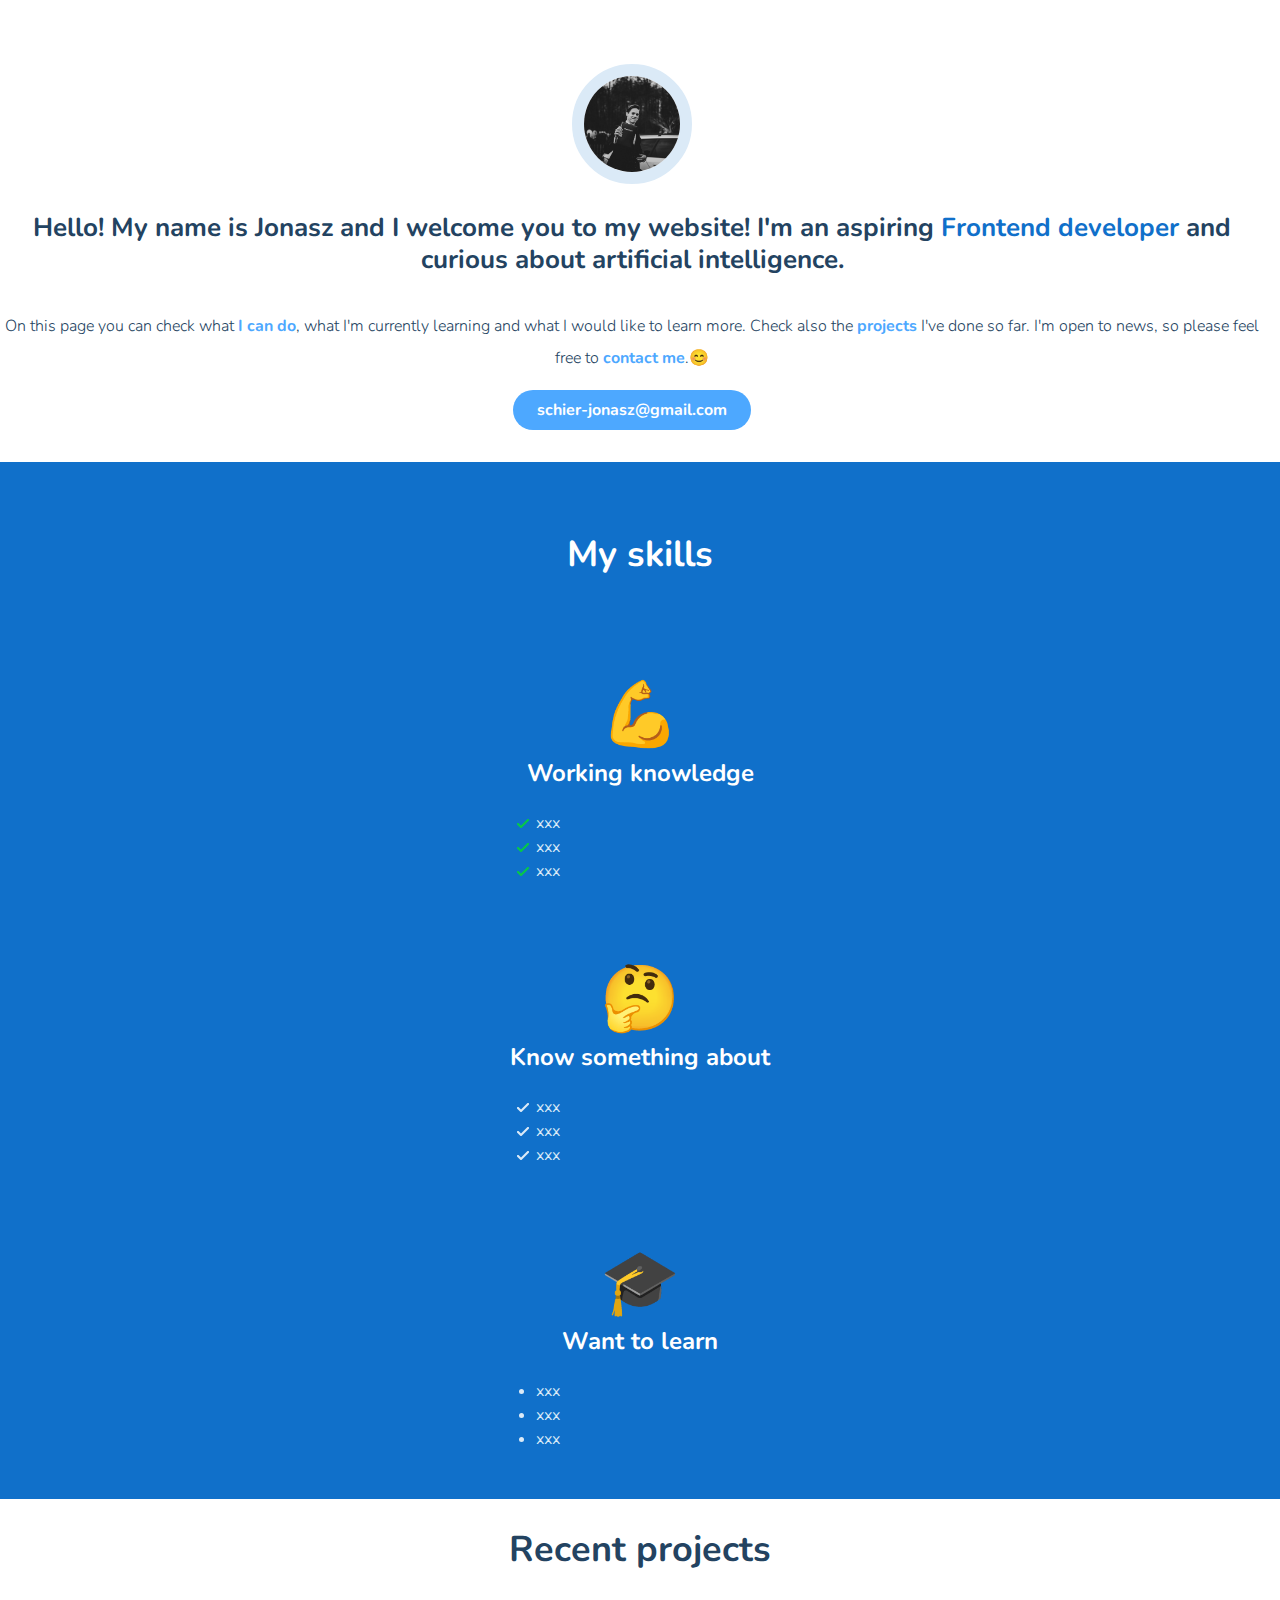
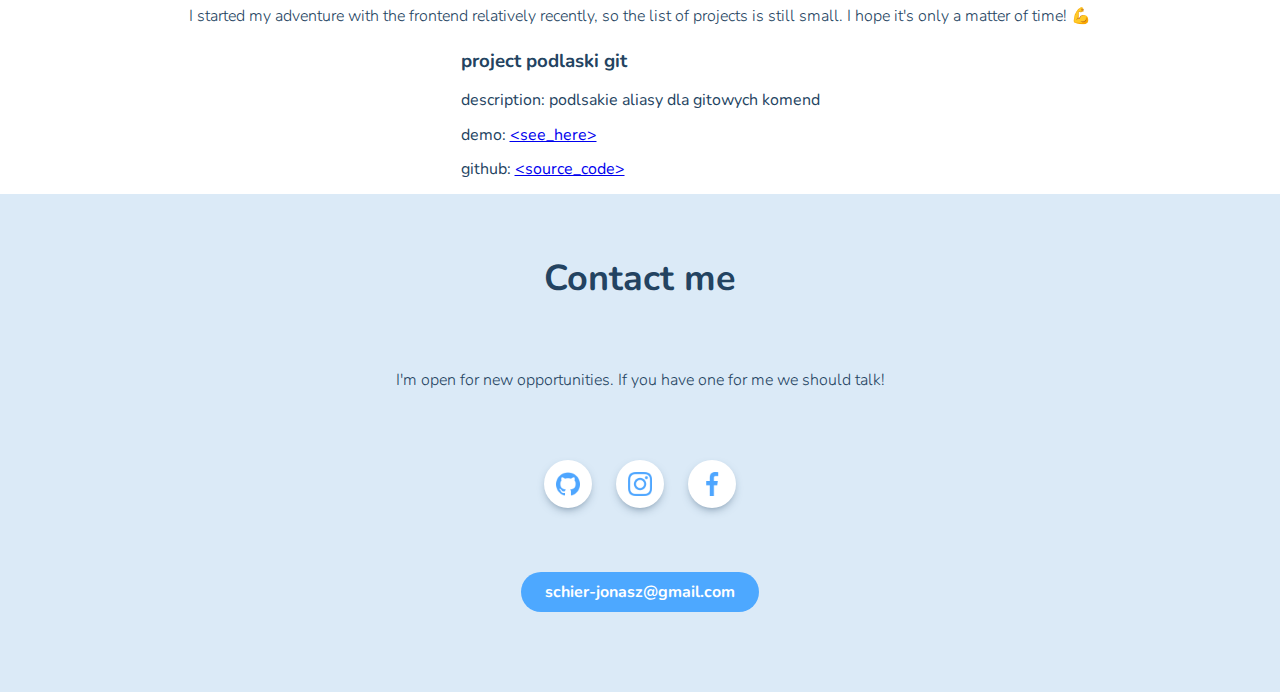
==== index.html @ 5a583d0a "Updates" ====
<!doctype html><html lang="en"><head><meta charset="UTF-8"/><meta name="viewport" content="width=device-width,initial-scale=1"/><title>WTF: Webpack starter kit</title><meta name="description" content="Your project description"/><meta property="og:title" content=""/><meta property="og:description" content="Curriculum vitae webpage"/><meta property="og:url" content="https://schier-jonasz.github.io/"/><meta property="og:image" content="https://schier-jonasz.github.io/junior-background.png"/><meta name="apple-mobile-web-app-capable" content="yes"/><link href="index.9ab1ad7f.css" rel="stylesheet"></head><body class="body"><main class="main"><header class="welcome"><div class="welcome-box"><img src="img/me.ec5c1484.jpg" alt="picture of me" class="welcome-box__image"/><p class="welcome-box__hello">Hello! 👋</p></div><h1 class="welcome__header">Hello! My name is Jonasz and I welcome you to my website! I'm an aspiring <span class="welcome__header--distinction">Frontend developer</span> and curious about artificial intelligence.</h1><p class="welcome__description">On this page you can check what <a href="#skills" class="welcome__description--link">I can do</a>, what I'm currently learning and what I would like to learn more. Check also the <a href="#projects" class="welcome__description--link">projects</a> I've done so far. I'm open to news, so please feel free to <a href="#contact" class="welcome__description--link">contact me</a>.😊</p><a href="mailto:schier-jonasz@gmail.com" class="welcome__mail">schier-jonasz@gmail.com</a></header><section class="skills" id="skills"><h2 class="skills__header">My skills</h2><article class="skill-box"><p class="skill-box__emoji">💪</p><h3 class="skill-box__title">Working knowledge</h3><ul class="skill-list skill-list--knowledge"><li class="skill-list__item">xxx</li><li class="skill-list__item">xxx</li><li class="skill-list__item">xxx</li></ul></article><article class="skill-box"><p class="skill-box__emoji">🤔</p><h3 class="skill-box__title">Know something about</h3><ul class="skill-list skill-list--know"><li class="skill-list__item">xxx</li><li class="skill-list__item">xxx</li><li class="skill-list__item">xxx</li></ul></article><article class="skill-box"><p class="skill-box__emoji">🎓</p><h3 class="skill-box__title">Want to learn</h3><ul class="skill-list"><li class="skill-list__item">xxx</li><li class="skill-list__item">xxx</li><li class="skill-list__item">xxx</li></ul></article></section><section class="projects"><h2 class="projects__header">Recent projects</h2><p class="projects__description">I started my adventure with the frontend relatively recently, so the list of projects is still small. I hope it's only a matter of time! 💪</p><div class="projects-grid"><article><h3><span>project</span> <span>podlaski git</span></h3><p><span>description:</span> <span>podlsakie aliasy dla gitowych komend</span></p><p><span>demo:</span> <span><a href="#" title="podlaski git - demo">&lt;see_here&gt;</a></span></p><p><span>github:</span> <span><a href="#" title="podlaski git - code">&lt;source_code&gt;</a></span></p></article></div></section><footer class="contact"><h2 class="contact__header">Contact me</h2><p class="contact__description">I'm open for new opportunities. If you have one for me we should talk!</p><div class="social-media"><a href="https://github.com/schier-jonasz" class="social-media-box"><img src="img/github-icon.f1102180.png" class="social-media-box__icon"/> </a><a href="https://instagram.com/jon_schier" class="social-media-box"><img src="img/instagram-icon.edb90ecc.png" class="social-media-box__icon"/> </a><a href="https://facebook.com/jonasz.schier" class="social-media-box"><img src="img/facebook-icon.1b75f35e.png" class="social-media-box__icon"/></a></div><a href="mailto:schier-jonasz@gmail.com" class="contact__mail">schier-jonasz@gmail.com</a></footer></main><script src="index.9ab1ad7f.js"></script></body></html>
---- index.9ab1ad7f.css ----
@import url(https://fonts.googleapis.com/css2?family=Nunito:wght@200;300;400;600;700;800&display=swap);@import url(https://fonts.googleapis.com/css2?family=Roboto+Mono:wght@100;300;400;700&display=swap);
/*! normalize.css v8.0.1 | MIT License | github.com/necolas/normalize.css */html{line-height:1.15;-webkit-text-size-adjust:100%}body{margin:0}main{display:block}h1{font-size:2em;margin:.67em 0}hr{box-sizing:content-box;height:0;overflow:visible}pre{font-family:monospace,monospace;font-size:1em}a{background-color:transparent}abbr[title]{border-bottom:none;text-decoration:underline;text-decoration:underline dotted}b,strong{font-weight:bolder}code,kbd,samp{font-family:monospace,monospace;font-size:1em}small{font-size:80%}sub,sup{font-size:75%;line-height:0;position:relative;vertical-align:baseline}sub{bottom:-.25em}sup{top:-.5em}img{border-style:none}button,input,optgroup,select,textarea{font-family:inherit;font-size:100%;line-height:1.15;margin:0}button,input{overflow:visible}button,select{text-transform:none}[type=button],[type=reset],[type=submit],button{-webkit-appearance:button}[type=button]::-moz-focus-inner,[type=reset]::-moz-focus-inner,[type=submit]::-moz-focus-inner,button::-moz-focus-inner{border-style:none;padding:0}[type=button]:-moz-focusring,[type=reset]:-moz-focusring,[type=submit]:-moz-focusring,button:-moz-focusring{outline:1px dotted ButtonText}fieldset{padding:.35em .75em .625em}legend{box-sizing:border-box;color:inherit;display:table;max-width:100%;padding:0;white-space:normal}progress{vertical-align:baseline}textarea{overflow:auto}[type=checkbox],[type=radio]{box-sizing:border-box;padding:0}[type=number]::-webkit-inner-spin-button,[type=number]::-webkit-outer-spin-button{height:auto}[type=search]{-webkit-appearance:textfield;outline-offset:-2px}[type=search]::-webkit-search-decoration{-webkit-appearance:none}::-webkit-file-upload-button{-webkit-appearance:button;font:inherit}details{display:block}summary{display:list-item}[hidden],template{display:none}.welcome{max-height:600px;display:flex;flex-direction:column;justify-content:center;align-items:center;padding:32px 16px 0 0;font-style:normal;line-height:32px;margin:32px 0}.welcome-box__image{height:120px;width:120px;-o-object-fit:cover;object-fit:cover;background-position:top;border:12px solid #dbeaf7;border-radius:50%}.welcome-box__hello{display:none}.welcome__header{font-weight:700;font-size:26px;text-align:center}.welcome__header--distinction{color:#1070ca}.welcome__description{font-weight:300;font-size:16px;text-align:center}.welcome__description--link{text-decoration:none;font-weight:700;color:#4da8ff}.welcome__mail{background-color:#4da8ff;text-decoration:none;color:#fff;font-weight:700;padding:4px 24px;border-radius:64px;font-size:16px}.skills{background-color:#1070ca;display:flex;flex-direction:column;justify-content:center;align-items:center}.skills__header{color:#fff;font-weight:700;font-size:36px;margin:72px 0}.skill-box{min-width:288px;display:flex;flex-direction:column;justify-content:center;align-items:center;margin:32px 0}.skill-box__emoji{font-size:64px;line-height:72px;margin:0}.skill-box__title{color:#fff;font-weight:700;font-size:24px;margin:0;line-height:44px}.skill-list{align-self:flex-start;color:#dbeaf7;line-height:24px}.skill-list--knowledge{list-style-image:url(img/tick-green.43930197.png)}.skill-list--know{list-style-image:url(img/tick-lightgreen.58958ad9.png)}@-webkit-keyframes circles{0%{transform:translate(-50%,-50%) scale(1)}20%{transform:translate(-50%,-50%) scale(1.5)}30%{transform:translate(-50%,-50%) scale(.8)}70%{transform:translate(-50%,-50%) scale(1.9)}to{transform:translate(-50%,-50%) scale(1)}}@keyframes circles{0%{transform:translate(-50%,-50%) scale(1)}20%{transform:translate(-50%,-50%) scale(1.5)}30%{transform:translate(-50%,-50%) scale(.8)}70%{transform:translate(-50%,-50%) scale(1.9)}to{transform:translate(-50%,-50%) scale(1)}}.hello{position:relative;z-index:0}.hello__logo{position:relative;z-index:2020}.hello__circles{position:absolute;top:50%;left:50%;will-change:transform;width:220px;height:220px;background:rgba(0,0,0,.1);border-radius:50%;-webkit-animation:circles 20s ease-in infinite;animation:circles 20s ease-in infinite}.hello__circles:after{-webkit-animation:circles 17s ease-out infinite;animation:circles 17s ease-out infinite}.hello__circles:after,.hello__circles:before{position:absolute;top:50%;left:50%;will-change:transform;width:220px;height:220px;background:rgba(0,0,0,.1);border-radius:50%;content:"";display:block;z-index:1}.hello__circles:before{-webkit-animation:circles 20s ease-in infinite;animation:circles 20s ease-in infinite}html{box-sizing:border-box}*,:after,:before{box-sizing:inherit}.body{min-height:100vh;font-family:Nunito;color:#234361}.projects{display:flex;flex-direction:column;justify-content:center;align-items:center}.projects__header{font-size:36px;font-weight:700}.projects__description{font-size:16px;font-weight:300;line-height:32px;text-align:center;margin:0 8px}.contact{display:flex;flex-direction:column;justify-content:center;align-items:center;background-color:#dbeaf7;min-height:320px}.contact__header{margin:64px 0;font-size:36px;font-weight:700}.contact__description{text-align:center;font-weight:300;line-height:32px;margin:0 16px}.contact__mail{background-color:#4da8ff;text-decoration:none;color:#fff;font-weight:700;padding:4px 24px;border-radius:64px;font-size:16px;margin-bottom:80px;line-height:32px}.social-media{flex-direction:row;align-items:center;margin:64px 0}.social-media,.social-media-box{display:flex;justify-content:center}.social-media-box{width:48px;height:48px;margin:0 12px;border-radius:50%;background-color:#fff;box-shadow:0 4px 12px -6px #234361}.social-media-box__icon{width:50%;align-self:center;-webkit-filter:invert(58%) sepia(20%) saturate(4205%) hue-rotate(189deg) brightness(103%) contrast(104%);filter:invert(58%) sepia(20%) saturate(4205%) hue-rotate(189deg) brightness(103%) contrast(104%)}
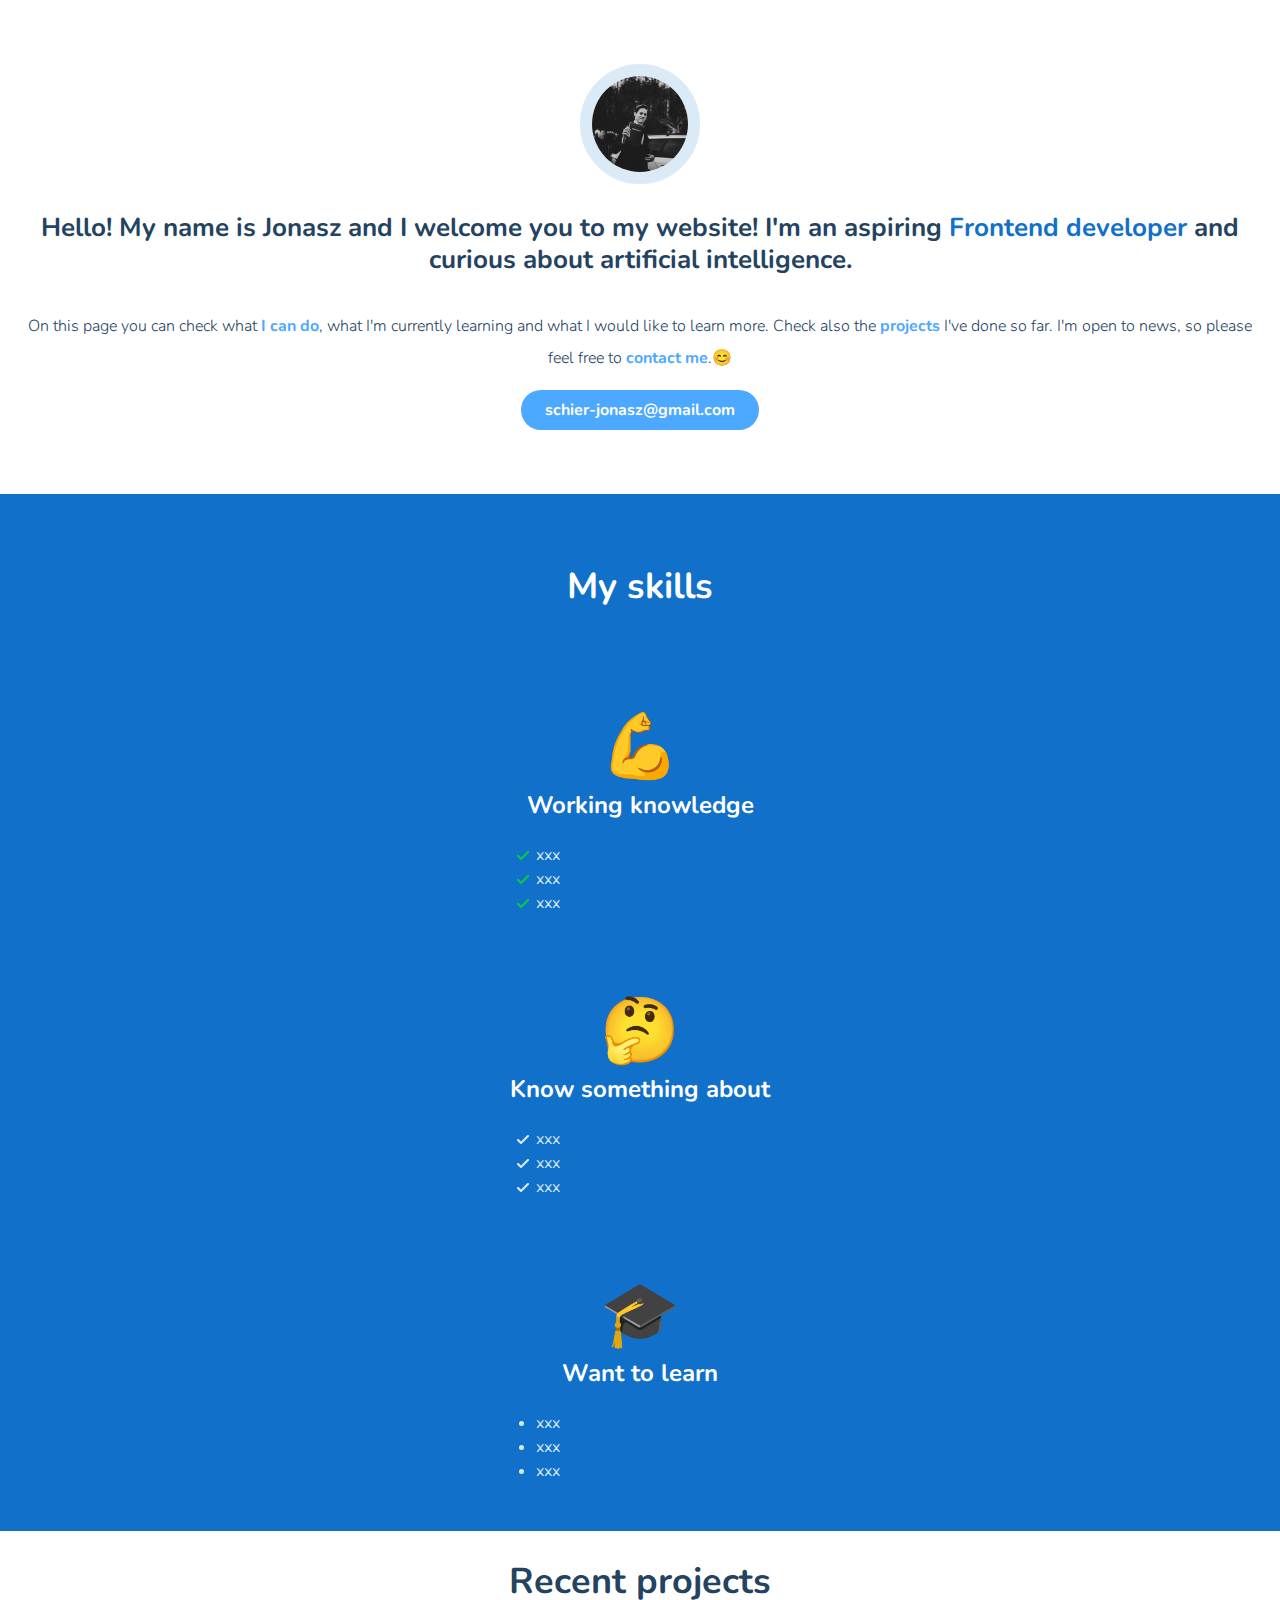
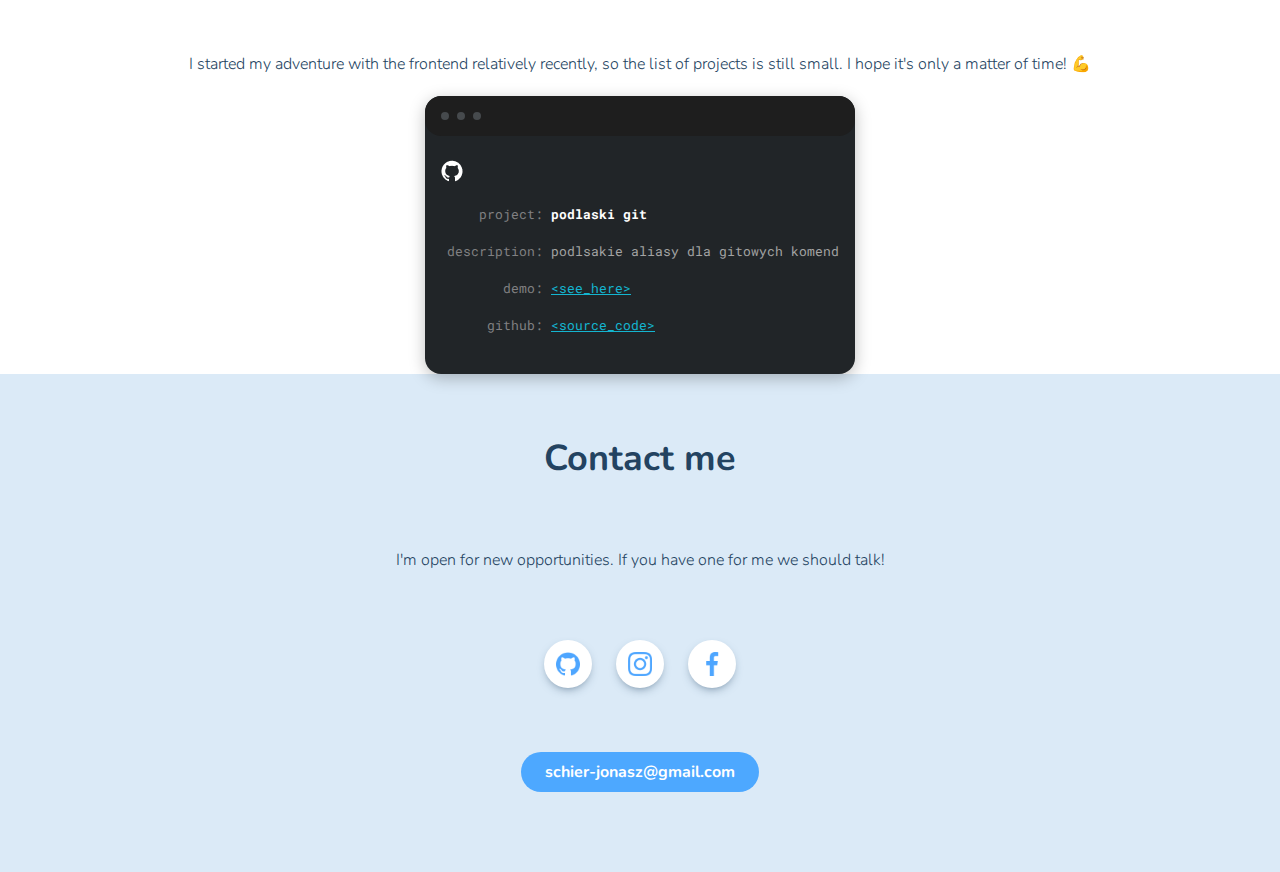
==== commit 1296ae52: "Updates" ====
--- a/index.html
+++ b/index.html
@@ -1 +1 @@
-<!doctype html><html lang="en"><head><meta charset="UTF-8"/><meta name="viewport" content="width=device-width,initial-scale=1"/><title>WTF: Webpack starter kit</title><meta name="description" content="Your project description"/><meta property="og:title" content=""/><meta property="og:description" content="Curriculum vitae webpage"/><meta property="og:url" content="https://schier-jonasz.github.io/"/><meta property="og:image" content="https://schier-jonasz.github.io/junior-background.png"/><meta name="apple-mobile-web-app-capable" content="yes"/><link href="index.9ab1ad7f.css" rel="stylesheet"></head><body class="body"><main class="main"><header class="welcome"><div class="welcome-box"><img src="img/me.ec5c1484.jpg" alt="picture of me" class="welcome-box__image"/><p class="welcome-box__hello">Hello! 👋</p></div><h1 class="welcome__header">Hello! My name is Jonasz and I welcome you to my website! I'm an aspiring <span class="welcome__header--distinction">Frontend developer</span> and curious about artificial intelligence.</h1><p class="welcome__description">On this page you can check what <a href="#skills" class="welcome__description--link">I can do</a>, what I'm currently learning and what I would like to learn more. Check also the <a href="#projects" class="welcome__description--link">projects</a> I've done so far. I'm open to news, so please feel free to <a href="#contact" class="welcome__description--link">contact me</a>.😊</p><a href="mailto:schier-jonasz@gmail.com" class="welcome__mail">schier-jonasz@gmail.com</a></header><section class="skills" id="skills"><h2 class="skills__header">My skills</h2><article class="skill-box"><p class="skill-box__emoji">💪</p><h3 class="skill-box__title">Working knowledge</h3><ul class="skill-list skill-list--knowledge"><li class="skill-list__item">xxx</li><li class="skill-list__item">xxx</li><li class="skill-list__item">xxx</li></ul></article><article class="skill-box"><p class="skill-box__emoji">🤔</p><h3 class="skill-box__title">Know something about</h3><ul class="skill-list skill-list--know"><li class="skill-list__item">xxx</li><li class="skill-list__item">xxx</li><li class="skill-list__item">xxx</li></ul></article><article class="skill-box"><p class="skill-box__emoji">🎓</p><h3 class="skill-box__title">Want to learn</h3><ul class="skill-list"><li class="skill-list__item">xxx</li><li class="skill-list__item">xxx</li><li class="skill-list__item">xxx</li></ul></article></section><section class="projects"><h2 class="projects__header">Recent projects</h2><p class="projects__description">I started my adventure with the frontend relatively recently, so the list of projects is still small. I hope it's only a matter of time! 💪</p><div class="projects-grid"><article><h3><span>project</span> <span>podlaski git</span></h3><p><span>description:</span> <span>podlsakie aliasy dla gitowych komend</span></p><p><span>demo:</span> <span><a href="#" title="podlaski git - demo">&lt;see_here&gt;</a></span></p><p><span>github:</span> <span><a href="#" title="podlaski git - code">&lt;source_code&gt;</a></span></p></article></div></section><footer class="contact"><h2 class="contact__header">Contact me</h2><p class="contact__description">I'm open for new opportunities. If you have one for me we should talk!</p><div class="social-media"><a href="https://github.com/schier-jonasz" class="social-media-box"><img src="img/github-icon.f1102180.png" class="social-media-box__icon"/> </a><a href="https://instagram.com/jon_schier" class="social-media-box"><img src="img/instagram-icon.edb90ecc.png" class="social-media-box__icon"/> </a><a href="https://facebook.com/jonasz.schier" class="social-media-box"><img src="img/facebook-icon.1b75f35e.png" class="social-media-box__icon"/></a></div><a href="mailto:schier-jonasz@gmail.com" class="contact__mail">schier-jonasz@gmail.com</a></footer></main><script src="index.9ab1ad7f.js"></script></body></html>+<!doctype html><html lang="en"><head><meta charset="UTF-8"/><meta name="viewport" content="width=device-width,initial-scale=1"/><title>WTF: Webpack starter kit</title><meta name="description" content="Your project description"/><meta property="og:title" content=""/><meta property="og:description" content="Curriculum vitae webpage"/><meta property="og:url" content="https://schier-jonasz.github.io/"/><meta property="og:image" content="https://schier-jonasz.github.io/junior-background.png"/><meta name="apple-mobile-web-app-capable" content="yes"/><link href="index.7b19ca38.css" rel="stylesheet"></head><body class="body"><main class="main"><header class="welcome"><div class="welcome-box"><img src="img/me.ec5c1484.jpg" alt="picture of me" class="welcome-box__image"/><p class="welcome-box__hello">Hello! 👋</p></div><h1 class="welcome__header">Hello! My name is Jonasz and I welcome you to my website! I'm an aspiring <span class="welcome__header--distinction">Frontend developer</span> and curious about artificial intelligence.</h1><p class="welcome__description">On this page you can check what <a href="#skills" class="welcome__description--link">I can do</a>, what I'm currently learning and what I would like to learn more. Check also the <a href="#projects" class="welcome__description--link">projects</a> I've done so far. I'm open to news, so please feel free to <a href="#contact" class="welcome__description--link">contact me</a>.😊</p><a href="mailto:schier-jonasz@gmail.com" class="welcome__mail">schier-jonasz@gmail.com</a></header><section class="skills" id="skills"><h2 class="skills__header">My skills</h2><article class="skill-box"><p class="skill-box__emoji">💪</p><h3 class="skill-box__title">Working knowledge</h3><ul class="skill-list skill-list--knowledge"><li class="skill-list__item">xxx</li><li class="skill-list__item">xxx</li><li class="skill-list__item">xxx</li></ul></article><article class="skill-box"><p class="skill-box__emoji">🤔</p><h3 class="skill-box__title">Know something about</h3><ul class="skill-list skill-list--want-know"><li class="skill-list__item">xxx</li><li class="skill-list__item">xxx</li><li class="skill-list__item">xxx</li></ul></article><article class="skill-box"><p class="skill-box__emoji">🎓</p><h3 class="skill-box__title">Want to learn</h3><ul class="skill-list"><li class="skill-list__item">xxx</li><li class="skill-list__item">xxx</li><li class="skill-list__item">xxx</li></ul></article></section><section class="projects"><h2 class="projects__header">Recent projects</h2><p class="projects__description">I started my adventure with the frontend relatively recently, so the list of projects is still small. I hope it's only a matter of time! 💪</p><div class="projects-grid"><article class="project"><div class="project__window"><span class="project__circle"></span> <span class="project__circle"></span> <span class="project__circle"></span></div><div class="project__content"><img src="img/github.4e94dead.png" alt=""><h3 class="project__title project__grid"><span class="project__label">project:</span> <span>podlaski git</span></h3><p class="project__grid"><span class="project__label">description:</span> <span>podlsakie aliasy dla gitowych komend</span></p><p class="project__grid"><span class="project__label">demo:</span> <span><a href="#" class="project__link" title="podlaski git - demo">&lt;see_here&gt;</a></span></p><p class="project__grid"><span class="project__label">github:</span> <span><a href="#" class="project__link" title="podlaski git - code">&lt;source_code&gt;</a></span></p></div></article></div></section><footer class="contact"><h2 class="contact__header">Contact me</h2><p class="contact__description">I'm open for new opportunities. If you have one for me we should talk!</p><div class="social-media"><a href="https://github.com/schier-jonasz" class="social-media-box"><img src="img/github-icon.f1102180.png" class="social-media-box__icon"/> </a><a href="https://instagram.com/jon_schier" class="social-media-box"><img src="img/instagram-icon.edb90ecc.png" class="social-media-box__icon"/> </a><a href="https://facebook.com/jonasz.schier" class="social-media-box"><img src="img/facebook-icon.1b75f35e.png" class="social-media-box__icon"/></a></div><a href="mailto:schier-jonasz@gmail.com" class="contact__mail">schier-jonasz@gmail.com</a></footer></main><script src="index.7b19ca38.js"></script></body></html>--- a/index.7b19ca38.css
+++ b/index.7b19ca38.css
@@ -0,0 +1,2 @@
+@import url(https://fonts.googleapis.com/css2?family=Nunito:wght@200;300;400;600;700;800&display=swap);@import url(https://fonts.googleapis.com/css2?family=Roboto+Mono:wght@100;300;400;700&display=swap);
+/*! normalize.css v8.0.1 | MIT License | github.com/necolas/normalize.css */html{line-height:1.15;-webkit-text-size-adjust:100%}body{margin:0}main{display:block}h1{font-size:2em;margin:.67em 0}hr{box-sizing:content-box;height:0;overflow:visible}pre{font-family:monospace,monospace;font-size:1em}a{background-color:transparent}abbr[title]{border-bottom:none;text-decoration:underline;text-decoration:underline dotted}b,strong{font-weight:bolder}code,kbd,samp{font-family:monospace,monospace;font-size:1em}small{font-size:80%}sub,sup{font-size:75%;line-height:0;position:relative;vertical-align:baseline}sub{bottom:-.25em}sup{top:-.5em}img{border-style:none}button,input,optgroup,select,textarea{font-family:inherit;font-size:100%;line-height:1.15;margin:0}button,input{overflow:visible}button,select{text-transform:none}[type=button],[type=reset],[type=submit],button{-webkit-appearance:button}[type=button]::-moz-focus-inner,[type=reset]::-moz-focus-inner,[type=submit]::-moz-focus-inner,button::-moz-focus-inner{border-style:none;padding:0}[type=button]:-moz-focusring,[type=reset]:-moz-focusring,[type=submit]:-moz-focusring,button:-moz-focusring{outline:1px dotted ButtonText}fieldset{padding:.35em .75em .625em}legend{box-sizing:border-box;color:inherit;display:table;max-width:100%;padding:0;white-space:normal}progress{vertical-align:baseline}textarea{overflow:auto}[type=checkbox],[type=radio]{box-sizing:border-box;padding:0}[type=number]::-webkit-inner-spin-button,[type=number]::-webkit-outer-spin-button{height:auto}[type=search]{-webkit-appearance:textfield;outline-offset:-2px}[type=search]::-webkit-search-decoration{-webkit-appearance:none}::-webkit-file-upload-button{-webkit-appearance:button;font:inherit}details{display:block}summary{display:list-item}[hidden],template{display:none}.welcome{display:flex;flex-direction:column;justify-content:center;align-items:center;padding:32px 16px;font-style:normal;line-height:32px;margin:32px 0}.welcome-box__image{height:120px;width:120px;-o-object-fit:cover;object-fit:cover;background-position:top;border:12px solid #dbeaf7;border-radius:50%}.welcome-box__hello{display:none}.welcome__header{font-weight:700;font-size:26px;text-align:center}.welcome__header--distinction{color:#1070ca}.welcome__description{font-weight:300;font-size:16px;text-align:center}.welcome__description--link{text-decoration:none;font-weight:700;color:#4da8ff}.welcome__mail{background-color:#4da8ff;text-decoration:none;color:#fff;font-weight:700;padding:4px 24px;border-radius:64px;font-size:16px}.skills{background-color:#1070ca;display:flex;flex-direction:column;justify-content:center;align-items:center;padding:0 16px}.skills__header{color:#fff;font-weight:700;font-size:36px;margin:72px 0}.skill-box{min-width:288px;display:flex;flex-direction:column;justify-content:center;align-items:center;margin:32px 0}.skill-box__emoji{font-size:64px;line-height:72px;margin:0}.skill-box__title{color:#fff;font-weight:700;font-size:24px;margin:0;line-height:44px}.skill-list{align-self:flex-start;color:#dbeaf7;line-height:24px;font-style:normal}.skill-list--knowledge{list-style-image:url(img/tick-green.43930197.png)}.skill-list--want-know{list-style-image:url(img/tick-lightgreen.58958ad9.png)}.projects{display:flex;flex-direction:column;justify-content:center;align-items:center;margin:0 16px}.projects__header{font-size:36px;font-weight:700}.projects__description{font-size:16px;font-weight:300;line-height:32px;text-align:center}.project{background-color:#212528;border-radius:16px;box-shadow:0 4px 16px rgba(0,0,0,.25);overflow:hidden;color:#a3a3a3;font-size:13px;font-family:Roboto Mono;font-style:normal;line-height:24px}.project__circle{display:block;width:8px;height:8px;border-radius:50%;background-color:#464a4d;margin-right:8px}.project__window{display:flex;align-items:center;height:40px;background-color:#1e1e1e;border-radius:16px;padding-left:16px}.project__content{padding:24px 16px}.project__label{display:block;text-align:right;color:#808082;font-weight:400}.project__grid{display:grid;grid-template-columns:102px 1fr;-moz-column-gap:8px;column-gap:8px}.project__title{font-style:normal;font-size:13px;line-height:24px;font-weight:700;color:#fff}.project__link{color:#14b5d0}.contact{display:flex;flex-direction:column;justify-content:center;align-items:center;background-color:#dbeaf7;min-height:320px}.contact__header{margin:64px 0;font-size:36px;font-weight:700}.contact__description{text-align:center;font-weight:300;line-height:32px;margin:0 16px}.contact__mail{background-color:#4da8ff;text-decoration:none;color:#fff;font-weight:700;padding:4px 24px;border-radius:64px;font-size:16px;margin-bottom:80px;line-height:32px}.social-media{flex-direction:row;align-items:center;margin:64px 0}.social-media,.social-media-box{display:flex;justify-content:center}.social-media-box{width:48px;height:48px;margin:0 12px;border-radius:50%;background-color:#fff;box-shadow:0 4px 12px -6px #234361}.social-media-box__icon{width:50%;align-self:center;-webkit-filter:invert(58%) sepia(20%) saturate(4205%) hue-rotate(189deg) brightness(103%) contrast(104%);filter:invert(58%) sepia(20%) saturate(4205%) hue-rotate(189deg) brightness(103%) contrast(104%)}html{box-sizing:border-box}*,:after,:before{box-sizing:inherit}.body{min-height:100vh;font-family:Nunito;color:#234361}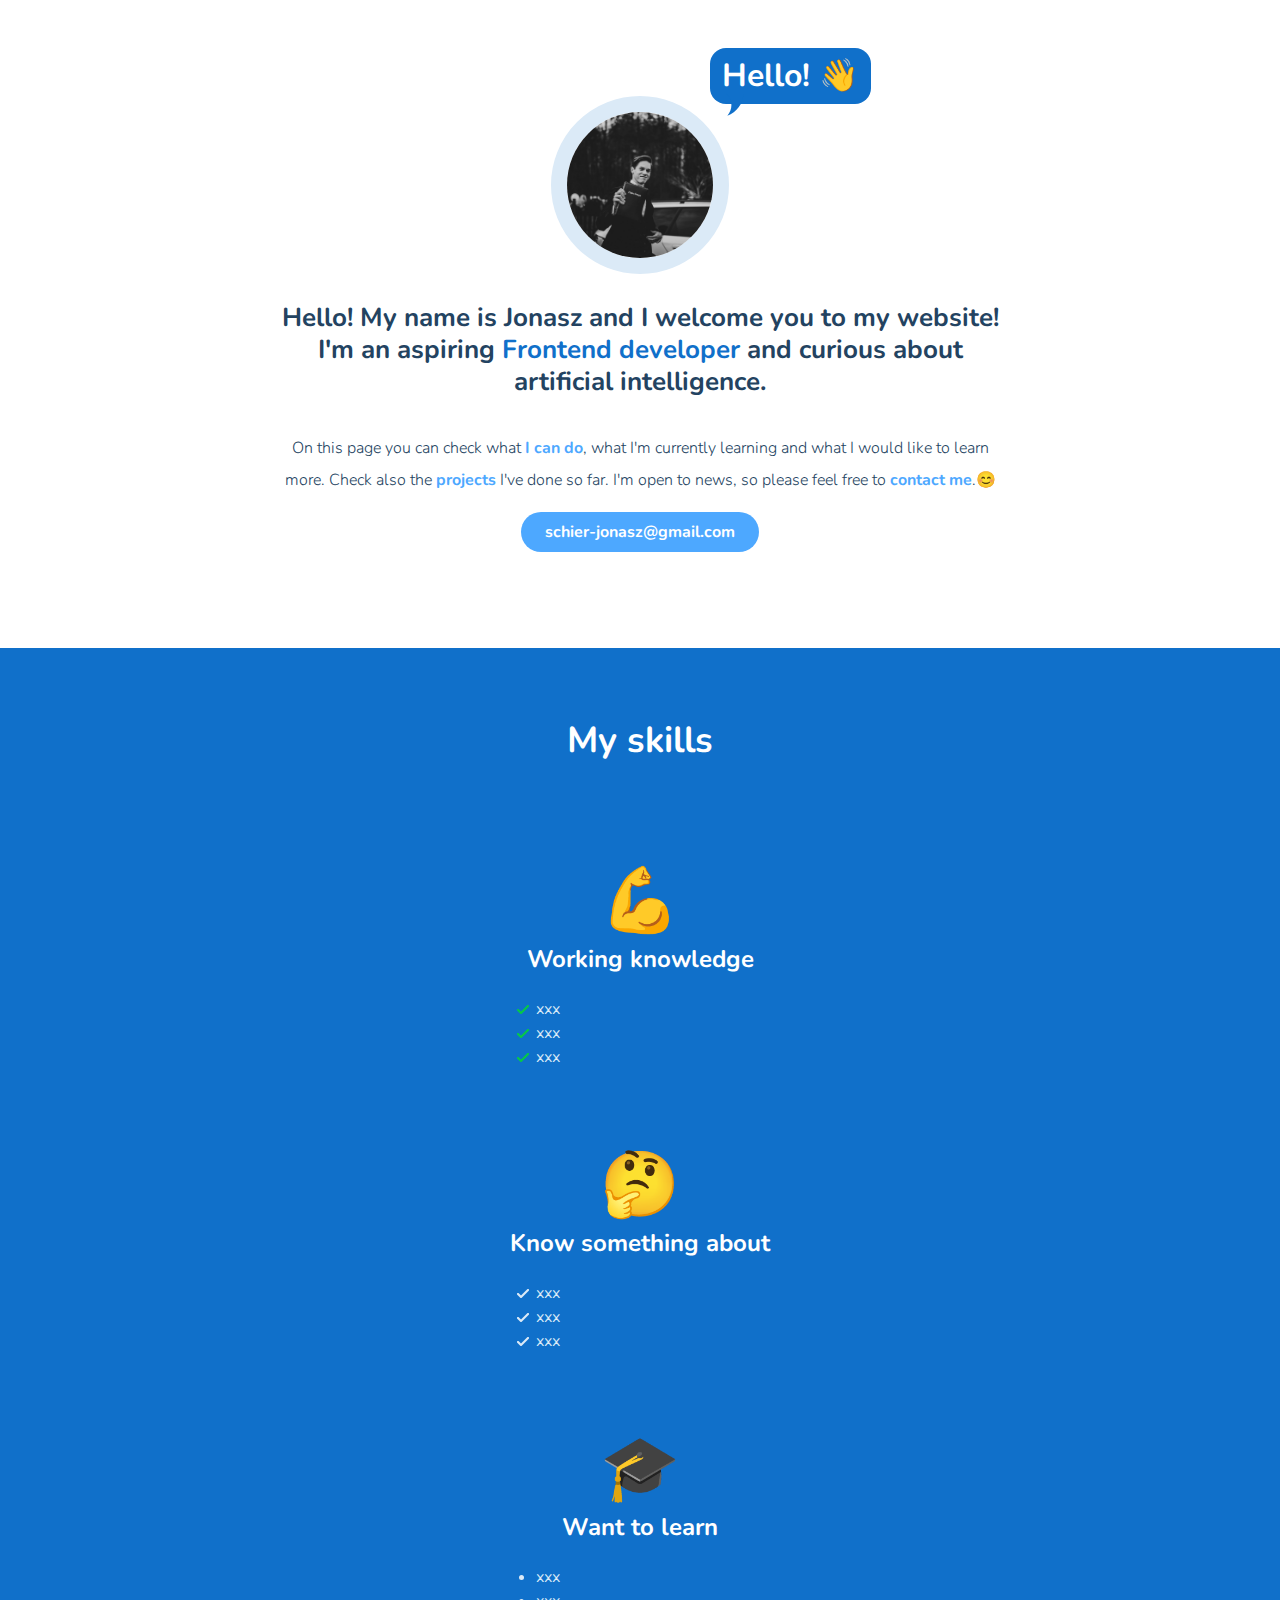
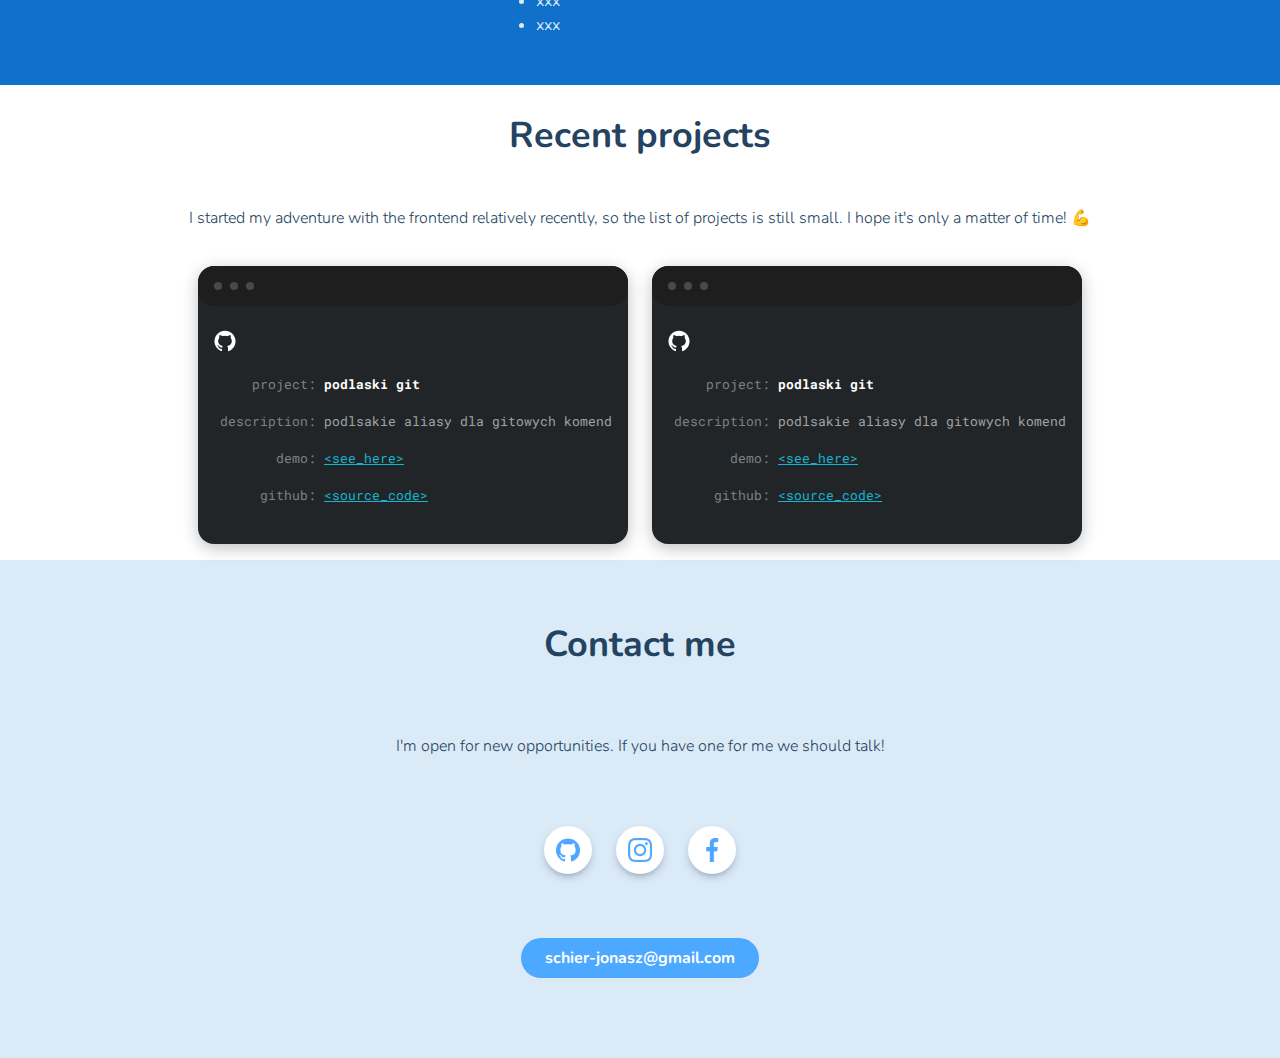
==== commit 65dfaf15: "Updates" ====
--- a/index.html
+++ b/index.html
@@ -1 +1 @@
-<!doctype html><html lang="en"><head><meta charset="UTF-8"/><meta name="viewport" content="width=device-width,initial-scale=1"/><title>WTF: Webpack starter kit</title><meta name="description" content="Your project description"/><meta property="og:title" content=""/><meta property="og:description" content="Curriculum vitae webpage"/><meta property="og:url" content="https://schier-jonasz.github.io/"/><meta property="og:image" content="https://schier-jonasz.github.io/junior-background.png"/><meta name="apple-mobile-web-app-capable" content="yes"/><link href="index.7b19ca38.css" rel="stylesheet"></head><body class="body"><main class="main"><header class="welcome"><div class="welcome-box"><img src="img/me.ec5c1484.jpg" alt="picture of me" class="welcome-box__image"/><p class="welcome-box__hello">Hello! 👋</p></div><h1 class="welcome__header">Hello! My name is Jonasz and I welcome you to my website! I'm an aspiring <span class="welcome__header--distinction">Frontend developer</span> and curious about artificial intelligence.</h1><p class="welcome__description">On this page you can check what <a href="#skills" class="welcome__description--link">I can do</a>, what I'm currently learning and what I would like to learn more. Check also the <a href="#projects" class="welcome__description--link">projects</a> I've done so far. I'm open to news, so please feel free to <a href="#contact" class="welcome__description--link">contact me</a>.😊</p><a href="mailto:schier-jonasz@gmail.com" class="welcome__mail">schier-jonasz@gmail.com</a></header><section class="skills" id="skills"><h2 class="skills__header">My skills</h2><article class="skill-box"><p class="skill-box__emoji">💪</p><h3 class="skill-box__title">Working knowledge</h3><ul class="skill-list skill-list--knowledge"><li class="skill-list__item">xxx</li><li class="skill-list__item">xxx</li><li class="skill-list__item">xxx</li></ul></article><article class="skill-box"><p class="skill-box__emoji">🤔</p><h3 class="skill-box__title">Know something about</h3><ul class="skill-list skill-list--want-know"><li class="skill-list__item">xxx</li><li class="skill-list__item">xxx</li><li class="skill-list__item">xxx</li></ul></article><article class="skill-box"><p class="skill-box__emoji">🎓</p><h3 class="skill-box__title">Want to learn</h3><ul class="skill-list"><li class="skill-list__item">xxx</li><li class="skill-list__item">xxx</li><li class="skill-list__item">xxx</li></ul></article></section><section class="projects"><h2 class="projects__header">Recent projects</h2><p class="projects__description">I started my adventure with the frontend relatively recently, so the list of projects is still small. I hope it's only a matter of time! 💪</p><div class="projects-grid"><article class="project"><div class="project__window"><span class="project__circle"></span> <span class="project__circle"></span> <span class="project__circle"></span></div><div class="project__content"><img src="img/github.4e94dead.png" alt=""><h3 class="project__title project__grid"><span class="project__label">project:</span> <span>podlaski git</span></h3><p class="project__grid"><span class="project__label">description:</span> <span>podlsakie aliasy dla gitowych komend</span></p><p class="project__grid"><span class="project__label">demo:</span> <span><a href="#" class="project__link" title="podlaski git - demo">&lt;see_here&gt;</a></span></p><p class="project__grid"><span class="project__label">github:</span> <span><a href="#" class="project__link" title="podlaski git - code">&lt;source_code&gt;</a></span></p></div></article></div></section><footer class="contact"><h2 class="contact__header">Contact me</h2><p class="contact__description">I'm open for new opportunities. If you have one for me we should talk!</p><div class="social-media"><a href="https://github.com/schier-jonasz" class="social-media-box"><img src="img/github-icon.f1102180.png" class="social-media-box__icon"/> </a><a href="https://instagram.com/jon_schier" class="social-media-box"><img src="img/instagram-icon.edb90ecc.png" class="social-media-box__icon"/> </a><a href="https://facebook.com/jonasz.schier" class="social-media-box"><img src="img/facebook-icon.1b75f35e.png" class="social-media-box__icon"/></a></div><a href="mailto:schier-jonasz@gmail.com" class="contact__mail">schier-jonasz@gmail.com</a></footer></main><script src="index.7b19ca38.js"></script></body></html>+<!doctype html><html lang="en"><head><meta charset="UTF-8"/><meta name="viewport" content="width=device-width,initial-scale=1"/><title>WTF: Webpack starter kit</title><meta name="description" content="Your project description"/><meta property="og:title" content=""/><meta property="og:description" content="Curriculum vitae webpage"/><meta property="og:url" content="https://schier-jonasz.github.io/"/><meta property="og:image" content="https://schier-jonasz.github.io/junior-background.png"/><meta name="apple-mobile-web-app-capable" content="yes"/><link href="index.4a6d2df1.css" rel="stylesheet"></head><body class="body"><main class="main"><header class="welcome"><div class="welcome__image-container"><img src="img/me.ec5c1484.jpg" alt="Jonasz photo" class="welcome__image"/> <span class="welcome__bubble"><p class="welcome__hello">Hello! <span class="hand">👋</span></p></span></div><h1 class="welcome__header">Hello! My name is Jonasz and I welcome you to my website! I'm an aspiring <span class="welcome__header--distinction">Frontend developer</span> and curious about artificial intelligence.</h1><p class="welcome__description">On this page you can check what <a href="#skills" class="welcome__description--link">I can do</a>, what I'm currently learning and what I would like to learn more. Check also the <a href="#projects" class="welcome__description--link">projects</a> I've done so far. I'm open to news, so please feel free to <a href="#contact" class="welcome__description--link">contact me</a>.😊</p><a href="mailto:schier-jonasz@gmail.com" class="welcome__mail">schier-jonasz@gmail.com</a></header><section class="skills" id="skills"><h2 class="skills__header">My skills</h2><article class="skill-box"><p class="skill-box__emoji">💪</p><h3 class="skill-box__title">Working knowledge</h3><ul class="skill-list skill-list--knowledge"><li class="skill-list__item">xxx</li><li class="skill-list__item">xxx</li><li class="skill-list__item">xxx</li></ul></article><article class="skill-box"><p class="skill-box__emoji">🤔</p><h3 class="skill-box__title">Know something about</h3><ul class="skill-list skill-list--want-know"><li class="skill-list__item">xxx</li><li class="skill-list__item">xxx</li><li class="skill-list__item">xxx</li></ul></article><article class="skill-box"><p class="skill-box__emoji">🎓</p><h3 class="skill-box__title">Want to learn</h3><ul class="skill-list"><li class="skill-list__item">xxx</li><li class="skill-list__item">xxx</li><li class="skill-list__item">xxx</li></ul></article></section><section class="projects"><h2 class="projects__header">Recent projects</h2><p class="projects__description">I started my adventure with the frontend relatively recently, so the list of projects is still small. I hope it's only a matter of time! 💪</p><div class="projects-grid"><article class="project"><div class="project__window"><span class="project__circle"></span> <span class="project__circle"></span> <span class="project__circle"></span></div><div class="project__content"><img src="img/github.4e94dead.png" alt=""><h3 class="project__title project__grid"><span class="project__label">project:</span> <span>podlaski git</span></h3><p class="project__grid"><span class="project__label">description:</span> <span>podlsakie aliasy dla gitowych komend</span></p><p class="project__grid"><span class="project__label">demo:</span> <span><a href="#" class="project__link" title="podlaski git - demo">&lt;see_here&gt;</a></span></p><p class="project__grid"><span class="project__label">github:</span> <span><a href="#" class="project__link" title="podlaski git - code">&lt;source_code&gt;</a></span></p></div></article><article class="project"><div class="project__window"><span class="project__circle"></span> <span class="project__circle"></span> <span class="project__circle"></span></div><div class="project__content"><img src="img/github.4e94dead.png" alt=""><h3 class="project__title project__grid"><span class="project__label">project:</span> <span>podlaski git</span></h3><p class="project__grid"><span class="project__label">description:</span> <span>podlsakie aliasy dla gitowych komend</span></p><p class="project__grid"><span class="project__label">demo:</span> <span><a href="#" class="project__link" title="podlaski git - demo">&lt;see_here&gt;</a></span></p><p class="project__grid"><span class="project__label">github:</span> <span><a href="#" class="project__link" title="podlaski git - code">&lt;source_code&gt;</a></span></p></div></article></div></section><footer class="contact"><h2 class="contact__header">Contact me</h2><p class="contact__description">I'm open for new opportunities. If you have one for me we should talk!</p><div class="social-media"><a href="https://github.com/schier-jonasz" class="social-media-box"><img src="img/github-icon.f1102180.png" class="social-media-box__icon"/> </a><a href="https://instagram.com/jon_schier" class="social-media-box"><img src="img/instagram-icon.edb90ecc.png" class="social-media-box__icon"/> </a><a href="https://facebook.com/jonasz.schier" class="social-media-box"><img src="img/facebook-icon.1b75f35e.png" class="social-media-box__icon"/></a></div><a href="mailto:schier-jonasz@gmail.com" class="contact__mail">schier-jonasz@gmail.com</a></footer></main><script src="index.4a6d2df1.js"></script></body></html>--- a/index.4a6d2df1.css
+++ b/index.4a6d2df1.css
@@ -0,0 +1,2 @@
+@import url(https://fonts.googleapis.com/css2?family=Nunito:wght@200;300;400;600;700;800&display=swap);@import url(https://fonts.googleapis.com/css2?family=Roboto+Mono:wght@100;300;400;700&display=swap);
+/*! normalize.css v8.0.1 | MIT License | github.com/necolas/normalize.css */html{line-height:1.15;-webkit-text-size-adjust:100%}body{margin:0}main{display:block}h1{font-size:2em;margin:.67em 0}hr{box-sizing:content-box;height:0;overflow:visible}pre{font-family:monospace,monospace;font-size:1em}a{background-color:transparent}abbr[title]{border-bottom:none;text-decoration:underline;text-decoration:underline dotted}b,strong{font-weight:bolder}code,kbd,samp{font-family:monospace,monospace;font-size:1em}small{font-size:80%}sub,sup{font-size:75%;line-height:0;position:relative;vertical-align:baseline}sub{bottom:-.25em}sup{top:-.5em}img{border-style:none}button,input,optgroup,select,textarea{font-family:inherit;font-size:100%;line-height:1.15;margin:0}button,input{overflow:visible}button,select{text-transform:none}[type=button],[type=reset],[type=submit],button{-webkit-appearance:button}[type=button]::-moz-focus-inner,[type=reset]::-moz-focus-inner,[type=submit]::-moz-focus-inner,button::-moz-focus-inner{border-style:none;padding:0}[type=button]:-moz-focusring,[type=reset]:-moz-focusring,[type=submit]:-moz-focusring,button:-moz-focusring{outline:1px dotted ButtonText}fieldset{padding:.35em .75em .625em}legend{box-sizing:border-box;color:inherit;display:table;max-width:100%;padding:0;white-space:normal}progress{vertical-align:baseline}textarea{overflow:auto}[type=checkbox],[type=radio]{box-sizing:border-box;padding:0}[type=number]::-webkit-inner-spin-button,[type=number]::-webkit-outer-spin-button{height:auto}[type=search]{-webkit-appearance:textfield;outline-offset:-2px}[type=search]::-webkit-search-decoration{-webkit-appearance:none}::-webkit-file-upload-button{-webkit-appearance:button;font:inherit}details{display:block}summary{display:list-item}[hidden],template{display:none}.welcome{display:flex;flex-direction:column;justify-content:center;align-items:center;padding:32px 16px;font-style:normal;line-height:32px;margin:32px 0}@media(min-width:768px){.welcome{max-width:768px;margin:64px auto}}.welcome__bubble{position:absolute;top:16px;left:calc(50% + 70px)}.welcome__image{height:120px;width:120px;-o-object-fit:cover;object-fit:cover;background-position:top;border:12px solid #dbeaf7;border-radius:50%}@media(min-width:960px){.welcome__image{height:178px;width:178px;border:16px solid #dbeaf7}}.welcome__hello{display:none}@media(min-width:960px){.welcome__hello{display:block;background-color:#1070ca;color:#fff;padding:12px;border-radius:16px;text-align:center;font-weight:700;font-size:32px;position:relative}.welcome__hello:after{display:block;content:"";width:18px;height:23px;position:absolute;top:80%;left:16px;background:url(img/speech.13333786.svg)}}.welcome__header{font-weight:700;font-size:26px;text-align:center}.welcome__header--distinction{color:#1070ca}.welcome__description{font-weight:300;font-size:16px;text-align:center}.welcome__description--link{text-decoration:none;font-weight:700;color:#4da8ff}.welcome__mail{background-color:#4da8ff;text-decoration:none;color:#fff;font-weight:700;padding:4px 24px;border-radius:64px;font-size:16px}@-webkit-keyframes wave{0%{transform:rotate(-10deg)}50%{transform:rotate(30deg) scale(1.15)}to{transform:rotate(-10deg)}}@keyframes wave{0%{transform:rotate(-10deg)}50%{transform:rotate(30deg) scale(1.15)}to{transform:rotate(-10deg)}}.hand{display:inline-block;-webkit-animation:wave 2s cubic-bezier(1,0,0,1) infinite;animation:wave 2s cubic-bezier(1,0,0,1) infinite;transform-origin:center center}.skills{background-color:#1070ca;display:flex;flex-direction:column;justify-content:center;align-items:center;padding:0 16px}.skills__header{color:#fff;font-weight:700;font-size:36px;margin:72px 0}.skill-box{min-width:288px;display:flex;flex-direction:column;justify-content:center;align-items:center;margin:32px 0}.skill-box__emoji{font-size:64px;line-height:72px;margin:0}.skill-box__title{color:#fff;font-weight:700;font-size:24px;margin:0;line-height:44px}.skill-list{align-self:flex-start;color:#dbeaf7;line-height:24px;font-style:normal}.skill-list--knowledge{list-style-image:url(img/tick-green.43930197.png)}.skill-list--want-know{list-style-image:url(img/tick-lightgreen.58958ad9.png)}.projects{display:flex;flex-direction:column;justify-content:center;align-items:center;margin:0 16px}.projects__header{font-size:36px;font-weight:700}.projects__description{font-size:16px;font-weight:300;line-height:32px;text-align:center}.project{background-color:#212528;border-radius:16px;box-shadow:0 4px 16px rgba(0,0,0,.25);overflow:hidden;color:#a3a3a3;font-size:13px;font-family:Roboto Mono;font-style:normal;line-height:24px;margin:16px 0}.project__circle{display:block;width:8px;height:8px;border-radius:50%;background-color:#464a4d;margin-right:8px}.project__window{display:flex;align-items:center;height:40px;background-color:#1e1e1e;border-radius:16px;padding-left:16px}.project__content{padding:24px 16px}.project__label{display:block;text-align:right;color:#808082;font-weight:400}.project__grid{display:grid;grid-template-columns:102px 1fr;-moz-column-gap:8px;column-gap:8px}.project__title{font-style:normal;font-size:13px;line-height:24px;font-weight:700;color:#fff}.project__link{color:#14b5d0}.projects-grid{display:grid;-moz-column-gap:24px;column-gap:24px;row-gap:24px}@media(min-width:768px){.projects-grid{grid-template-columns:1fr 1fr}}.contact{display:flex;flex-direction:column;justify-content:center;align-items:center;background-color:#dbeaf7;min-height:320px}.contact__header{margin:64px 0;font-size:36px;font-weight:700}.contact__description{text-align:center;font-weight:300;line-height:32px;margin:0 16px}.contact__mail{background-color:#4da8ff;text-decoration:none;color:#fff;font-weight:700;padding:4px 24px;border-radius:64px;font-size:16px;margin-bottom:80px;line-height:32px}.social-media{flex-direction:row;align-items:center;margin:64px 0}.social-media,.social-media-box{display:flex;justify-content:center}.social-media-box{width:48px;height:48px;margin:0 12px;border-radius:50%;background-color:#fff;box-shadow:0 4px 12px -6px #234361}.social-media-box:hover .social-media-box__icon{transform:scale(1.15)}.social-media-box__icon{width:50%;align-self:center;-webkit-filter:invert(58%) sepia(20%) saturate(4205%) hue-rotate(189deg) brightness(103%) contrast(104%);filter:invert(58%) sepia(20%) saturate(4205%) hue-rotate(189deg) brightness(103%) contrast(104%);transition:transform .3s linear}html{box-sizing:border-box}*,:after,:before{box-sizing:inherit}.body{min-height:100vh;font-family:Nunito;color:#234361}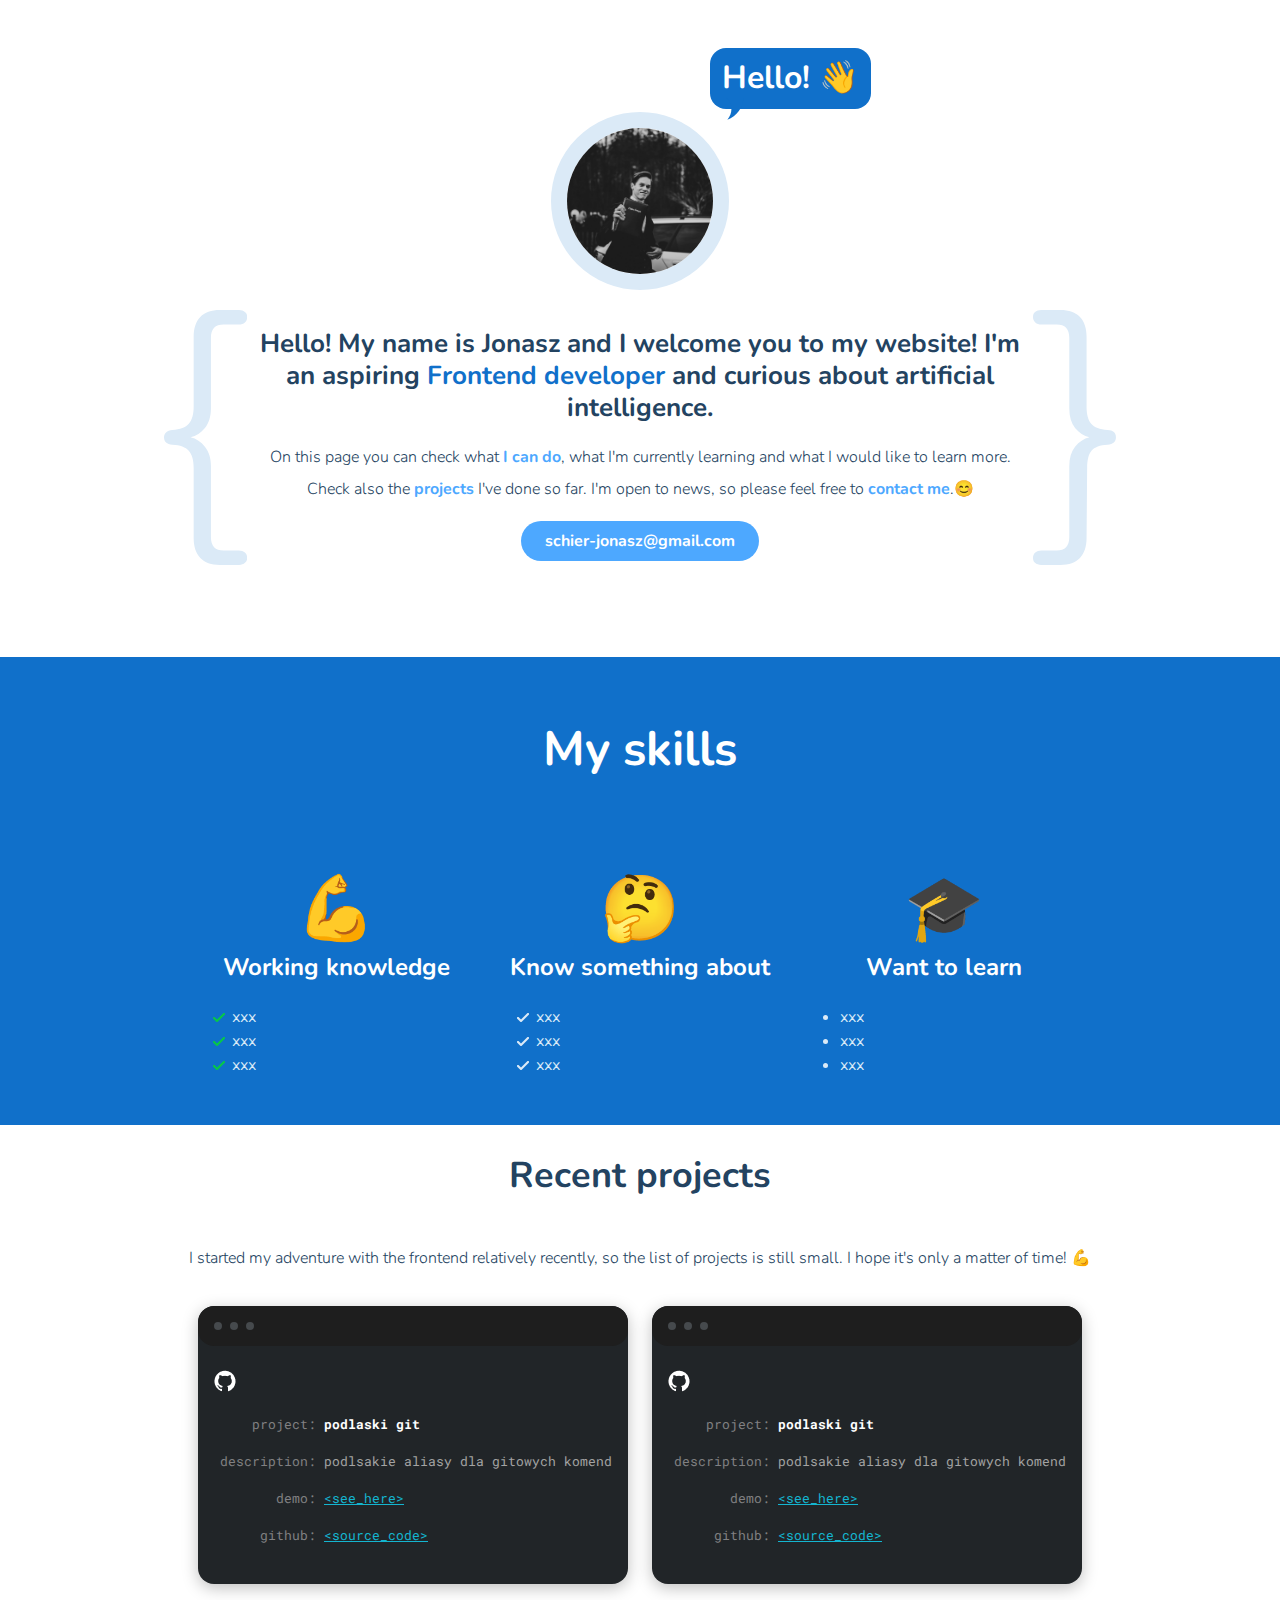
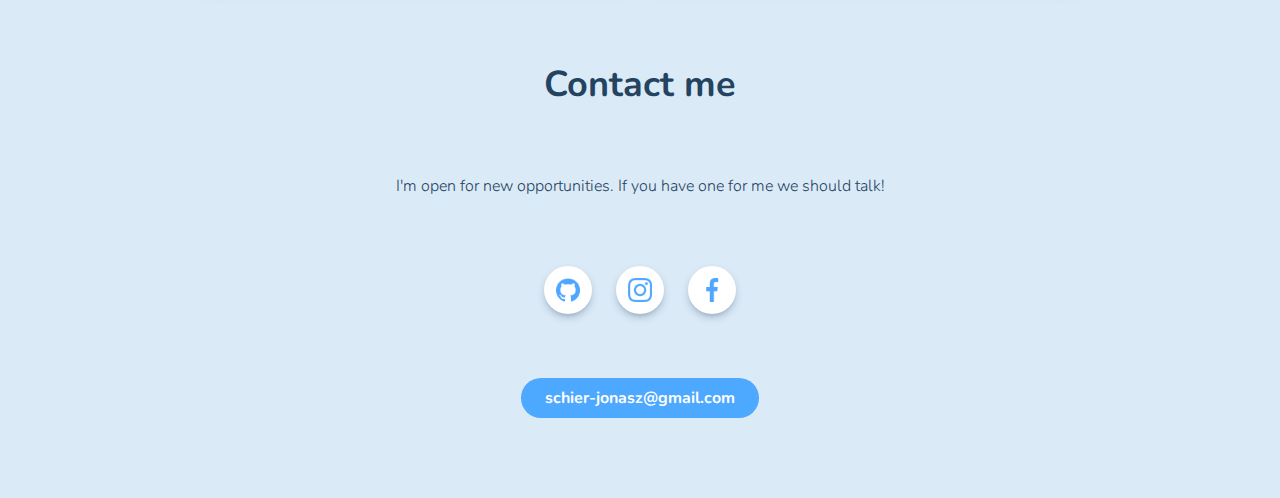
==== commit 4e102764: "Updates" ====
--- a/index.html
+++ b/index.html
@@ -1 +1 @@
-<!doctype html><html lang="en"><head><meta charset="UTF-8"/><meta name="viewport" content="width=device-width,initial-scale=1"/><title>WTF: Webpack starter kit</title><meta name="description" content="Your project description"/><meta property="og:title" content=""/><meta property="og:description" content="Curriculum vitae webpage"/><meta property="og:url" content="https://schier-jonasz.github.io/"/><meta property="og:image" content="https://schier-jonasz.github.io/junior-background.png"/><meta name="apple-mobile-web-app-capable" content="yes"/><link href="index.4a6d2df1.css" rel="stylesheet"></head><body class="body"><main class="main"><header class="welcome"><div class="welcome__image-container"><img src="img/me.ec5c1484.jpg" alt="Jonasz photo" class="welcome__image"/> <span class="welcome__bubble"><p class="welcome__hello">Hello! <span class="hand">👋</span></p></span></div><h1 class="welcome__header">Hello! My name is Jonasz and I welcome you to my website! I'm an aspiring <span class="welcome__header--distinction">Frontend developer</span> and curious about artificial intelligence.</h1><p class="welcome__description">On this page you can check what <a href="#skills" class="welcome__description--link">I can do</a>, what I'm currently learning and what I would like to learn more. Check also the <a href="#projects" class="welcome__description--link">projects</a> I've done so far. I'm open to news, so please feel free to <a href="#contact" class="welcome__description--link">contact me</a>.😊</p><a href="mailto:schier-jonasz@gmail.com" class="welcome__mail">schier-jonasz@gmail.com</a></header><section class="skills" id="skills"><h2 class="skills__header">My skills</h2><article class="skill-box"><p class="skill-box__emoji">💪</p><h3 class="skill-box__title">Working knowledge</h3><ul class="skill-list skill-list--knowledge"><li class="skill-list__item">xxx</li><li class="skill-list__item">xxx</li><li class="skill-list__item">xxx</li></ul></article><article class="skill-box"><p class="skill-box__emoji">🤔</p><h3 class="skill-box__title">Know something about</h3><ul class="skill-list skill-list--want-know"><li class="skill-list__item">xxx</li><li class="skill-list__item">xxx</li><li class="skill-list__item">xxx</li></ul></article><article class="skill-box"><p class="skill-box__emoji">🎓</p><h3 class="skill-box__title">Want to learn</h3><ul class="skill-list"><li class="skill-list__item">xxx</li><li class="skill-list__item">xxx</li><li class="skill-list__item">xxx</li></ul></article></section><section class="projects"><h2 class="projects__header">Recent projects</h2><p class="projects__description">I started my adventure with the frontend relatively recently, so the list of projects is still small. I hope it's only a matter of time! 💪</p><div class="projects-grid"><article class="project"><div class="project__window"><span class="project__circle"></span> <span class="project__circle"></span> <span class="project__circle"></span></div><div class="project__content"><img src="img/github.4e94dead.png" alt=""><h3 class="project__title project__grid"><span class="project__label">project:</span> <span>podlaski git</span></h3><p class="project__grid"><span class="project__label">description:</span> <span>podlsakie aliasy dla gitowych komend</span></p><p class="project__grid"><span class="project__label">demo:</span> <span><a href="#" class="project__link" title="podlaski git - demo">&lt;see_here&gt;</a></span></p><p class="project__grid"><span class="project__label">github:</span> <span><a href="#" class="project__link" title="podlaski git - code">&lt;source_code&gt;</a></span></p></div></article><article class="project"><div class="project__window"><span class="project__circle"></span> <span class="project__circle"></span> <span class="project__circle"></span></div><div class="project__content"><img src="img/github.4e94dead.png" alt=""><h3 class="project__title project__grid"><span class="project__label">project:</span> <span>podlaski git</span></h3><p class="project__grid"><span class="project__label">description:</span> <span>podlsakie aliasy dla gitowych komend</span></p><p class="project__grid"><span class="project__label">demo:</span> <span><a href="#" class="project__link" title="podlaski git - demo">&lt;see_here&gt;</a></span></p><p class="project__grid"><span class="project__label">github:</span> <span><a href="#" class="project__link" title="podlaski git - code">&lt;source_code&gt;</a></span></p></div></article></div></section><footer class="contact"><h2 class="contact__header">Contact me</h2><p class="contact__description">I'm open for new opportunities. If you have one for me we should talk!</p><div class="social-media"><a href="https://github.com/schier-jonasz" class="social-media-box"><img src="img/github-icon.f1102180.png" class="social-media-box__icon"/> </a><a href="https://instagram.com/jon_schier" class="social-media-box"><img src="img/instagram-icon.edb90ecc.png" class="social-media-box__icon"/> </a><a href="https://facebook.com/jonasz.schier" class="social-media-box"><img src="img/facebook-icon.1b75f35e.png" class="social-media-box__icon"/></a></div><a href="mailto:schier-jonasz@gmail.com" class="contact__mail">schier-jonasz@gmail.com</a></footer></main><script src="index.4a6d2df1.js"></script></body></html>+<!doctype html><html lang="en"><head><meta charset="UTF-8"/><meta name="viewport" content="width=device-width,initial-scale=1"/><title>WTF: Webpack starter kit</title><meta name="description" content="Your project description"/><meta property="og:title" content=""/><meta property="og:description" content="Curriculum vitae webpage"/><meta property="og:url" content="https://schier-jonasz.github.io/"/><meta property="og:image" content="https://schier-jonasz.github.io/junior-background.png"/><meta name="apple-mobile-web-app-capable" content="yes"/><link href="index.f4edf899.css" rel="stylesheet"></head><body class="body"><main class="main"><header class="welcome"><div class="welcome__image-container"><img src="img/me.ec5c1484.jpg" alt="Jonasz photo" class="welcome__image"/> <span class="welcome__bubble"><p class="welcome__hello">Hello! <span class="hand">👋</span></p></span></div><div class="welcome__description-container"><h1 class="welcome__header">Hello! My name is Jonasz and I welcome you to my website! I'm an aspiring <span class="welcome__header--distinction">Frontend developer</span> and curious about artificial intelligence.</h1><p class="welcome__paragraph">On this page you can check what <a href="#skills" class="welcome__paragraph--link">I can do</a>, what I'm currently learning and what I would like to learn more. Check also the <a href="#projects" class="welcome__paragraph--link">projects</a> I've done so far. I'm open to news, so please feel free to <a href="#contact" class="welcome__paragraph--link">contact me</a>.😊</p></div><a href="mailto:schier-jonasz@gmail.com" class="welcome__mail">schier-jonasz@gmail.com</a></header><section class="skills" id="skills"><h2 class="skills__header">My skills</h2><div class="skills__grid"><article class="skill-box"><p class="skill-box__emoji">💪</p><h3 class="skill-box__title">Working knowledge</h3><ul class="skill-list skill-list--knowledge"><li class="skill-list__item">xxx</li><li class="skill-list__item">xxx</li><li class="skill-list__item">xxx</li></ul></article><article class="skill-box"><p class="skill-box__emoji">🤔</p><h3 class="skill-box__title">Know something about</h3><ul class="skill-list skill-list--want-know"><li class="skill-list__item">xxx</li><li class="skill-list__item">xxx</li><li class="skill-list__item">xxx</li></ul></article><article class="skill-box"><p class="skill-box__emoji">🎓</p><h3 class="skill-box__title">Want to learn</h3><ul class="skill-list"><li class="skill-list__item">xxx</li><li class="skill-list__item">xxx</li><li class="skill-list__item">xxx</li></ul></article></div></section><section class="projects"><h2 class="projects__header">Recent projects</h2><p class="projects__description">I started my adventure with the frontend relatively recently, so the list of projects is still small. I hope it's only a matter of time! 💪</p><div class="projects-grid"><article class="project"><div class="project__window"><span class="project__circle"></span> <span class="project__circle"></span> <span class="project__circle"></span></div><div class="project__content"><img src="img/github.4e94dead.png" alt=""/><h3 class="project__title project__grid"><span class="project__label">project:</span> <span>podlaski git</span></h3><p class="project__grid"><span class="project__label">description:</span> <span>podlsakie aliasy dla gitowych komend</span></p><p class="project__grid"><span class="project__label">demo:</span> <span><a href="#" class="project__link" title="podlaski git - demo">&lt;see_here&gt;</a></span></p><p class="project__grid"><span class="project__label">github:</span> <span><a href="#" class="project__link" title="podlaski git - code">&lt;source_code&gt;</a></span></p></div></article><article class="project"><div class="project__window"><span class="project__circle"></span> <span class="project__circle"></span> <span class="project__circle"></span></div><div class="project__content"><img src="img/github.4e94dead.png" alt=""/><h3 class="project__title project__grid"><span class="project__label">project:</span> <span>podlaski git</span></h3><p class="project__grid"><span class="project__label">description:</span> <span>podlsakie aliasy dla gitowych komend</span></p><p class="project__grid"><span class="project__label">demo:</span> <span><a href="#" class="project__link" title="podlaski git - demo">&lt;see_here&gt;</a></span></p><p class="project__grid"><span class="project__label">github:</span> <span><a href="#" class="project__link" title="podlaski git - code">&lt;source_code&gt;</a></span></p></div></article></div></section><footer class="contact"><h2 class="contact__header">Contact me</h2><p class="contact__description">I'm open for new opportunities. If you have one for me we should talk!</p><div class="social-media"><a href="https://github.com/schier-jonasz" class="social-media-box"><img src="img/github-icon.f1102180.png" class="social-media-box__icon"/> </a><a href="https://instagram.com/jon_schier" class="social-media-box"><img src="img/instagram-icon.edb90ecc.png" class="social-media-box__icon"/> </a><a href="https://facebook.com/jonasz.schier" class="social-media-box"><img src="img/facebook-icon.1b75f35e.png" class="social-media-box__icon"/></a></div><a href="mailto:schier-jonasz@gmail.com" class="contact__mail">schier-jonasz@gmail.com</a></footer></main><script src="index.f4edf899.js"></script></body></html>--- a/index.f4edf899.css
+++ b/index.f4edf899.css
@@ -0,0 +1,2 @@
+@import url(https://fonts.googleapis.com/css2?family=Nunito:wght@200;300;400;600;700;800&display=swap);@import url(https://fonts.googleapis.com/css2?family=Roboto+Mono:wght@100;300;400;700&display=swap);
+/*! normalize.css v8.0.1 | MIT License | github.com/necolas/normalize.css */html{line-height:1.15;-webkit-text-size-adjust:100%}body{margin:0}main{display:block}h1{font-size:2em;margin:.67em 0}hr{box-sizing:content-box;height:0;overflow:visible}pre{font-family:monospace,monospace;font-size:1em}a{background-color:transparent}abbr[title]{border-bottom:none;text-decoration:underline;text-decoration:underline dotted}b,strong{font-weight:bolder}code,kbd,samp{font-family:monospace,monospace;font-size:1em}small{font-size:80%}sub,sup{font-size:75%;line-height:0;position:relative;vertical-align:baseline}sub{bottom:-.25em}sup{top:-.5em}img{border-style:none}button,input,optgroup,select,textarea{font-family:inherit;font-size:100%;line-height:1.15;margin:0}button,input{overflow:visible}button,select{text-transform:none}[type=button],[type=reset],[type=submit],button{-webkit-appearance:button}[type=button]::-moz-focus-inner,[type=reset]::-moz-focus-inner,[type=submit]::-moz-focus-inner,button::-moz-focus-inner{border-style:none;padding:0}[type=button]:-moz-focusring,[type=reset]:-moz-focusring,[type=submit]:-moz-focusring,button:-moz-focusring{outline:1px dotted ButtonText}fieldset{padding:.35em .75em .625em}legend{box-sizing:border-box;color:inherit;display:table;max-width:100%;padding:0;white-space:normal}progress{vertical-align:baseline}textarea{overflow:auto}[type=checkbox],[type=radio]{box-sizing:border-box;padding:0}[type=number]::-webkit-inner-spin-button,[type=number]::-webkit-outer-spin-button{height:auto}[type=search]{-webkit-appearance:textfield;outline-offset:-2px}[type=search]::-webkit-search-decoration{-webkit-appearance:none}::-webkit-file-upload-button{-webkit-appearance:button;font:inherit}details{display:block}summary{display:list-item}[hidden],template{display:none}.welcome{display:flex;flex-direction:column;justify-content:center;align-items:center;padding:32px 16px;font-style:normal;margin:32px 0}@media(min-width:768px){.welcome{max-width:768px;margin:64px auto}}@media(min-width:960px){.welcome{max-width:100%}}.welcome__bubble{position:absolute;top:16px;left:calc(50% + 70px)}.welcome__image{height:120px;width:120px;-o-object-fit:cover;object-fit:cover;background-position:top;border:12px solid #dbeaf7;border-radius:50%;margin:16px 0}@media(min-width:960px){.welcome__image{height:178px;width:178px;border:16px solid #dbeaf7}}.welcome__hello{display:none}@media(min-width:960px){.welcome__hello{display:block;background-color:#1070ca;color:#fff;padding:12px;border-radius:16px;text-align:center;font-weight:700;font-size:32px;position:relative}.welcome__hello:after{display:block;content:"";width:18px;height:23px;position:absolute;top:80%;left:16px;background:url(img/speech.13333786.svg)}}.welcome__header{font-weight:700;font-size:26px;text-align:center}.welcome__header--distinction{color:#1070ca}.welcome__paragraph{font-weight:300;font-size:16px;text-align:center}.welcome__paragraph--link{text-decoration:none;font-weight:700;color:#4da8ff}.welcome__mail{background-color:#4da8ff;text-decoration:none;color:#fff;font-weight:700;padding:4px 24px;border-radius:64px;font-size:16px;line-height:32px}.welcome__description-container{text-align:center;line-height:32px}@media(min-width:960px){.welcome__description-container{max-width:786px;margin:0 auto;position:relative}.welcome__description-container:after,.welcome__description-container:before{width:83px;height:255px;content:"";display:block;position:absolute;top:0}.welcome__description-container:before{background:url(img/left-bracket.e24c2ca0.svg);right:100%}.welcome__description-container:after{background:url(img/right-bracket.767db10b.svg);left:100%}}@-webkit-keyframes wave{0%{transform:rotate(-10deg)}50%{transform:rotate(30deg) scale(1.15)}to{transform:rotate(-10deg)}}@keyframes wave{0%{transform:rotate(-10deg)}50%{transform:rotate(30deg) scale(1.15)}to{transform:rotate(-10deg)}}.hand{display:inline-block;-webkit-animation:wave 2s cubic-bezier(1,0,0,1) infinite;animation:wave 2s cubic-bezier(1,0,0,1) infinite;transform-origin:center center}.skills{background-color:#1070ca;display:flex;flex-direction:column;justify-content:center;align-items:center;padding:0 16px}.skills__header{color:#fff;font-weight:700;font-size:36px;margin:64px 0}@media(min-width:960px){.skills__header{font-size:48px;line-height:56px}}@media(min-width:960px){.skills__grid{display:grid;grid-template-columns:1fr 1fr 1fr;-moz-column-gap:16px;column-gap:16px}}.skill-box{min-width:288px;display:flex;flex-direction:column;justify-content:center;align-items:center;margin:32px 0}.skill-box__emoji{font-size:64px;line-height:72px;margin:0}.skill-box__title{color:#fff;font-weight:700;font-size:24px;margin:0;line-height:44px}.skill-list{align-self:flex-start;color:#dbeaf7;line-height:24px;font-style:normal}.skill-list--knowledge{list-style-image:url(img/tick-green.43930197.png)}.skill-list--want-know{list-style-image:url(img/tick-lightgreen.58958ad9.png)}.projects{display:flex;flex-direction:column;justify-content:center;align-items:center;margin:0 16px}.projects__header{font-size:36px;font-weight:700}.projects__description{font-size:16px;font-weight:300;line-height:32px;text-align:center}.project{background-color:#212528;border-radius:16px;box-shadow:0 4px 16px rgba(0,0,0,.25);overflow:hidden;color:#a3a3a3;font-size:13px;font-family:Roboto Mono;font-style:normal;line-height:24px;margin:16px 0}.project__circle{display:block;width:8px;height:8px;border-radius:50%;background-color:#464a4d;margin-right:8px}.project__window{display:flex;align-items:center;height:40px;background-color:#1e1e1e;border-radius:16px;padding-left:16px}.project__content{padding:24px 16px}.project__label{display:block;text-align:right;color:#808082;font-weight:400}.project__grid{display:grid;grid-template-columns:102px 1fr;-moz-column-gap:8px;column-gap:8px}.project__title{font-style:normal;font-size:13px;line-height:24px;font-weight:700;color:#fff}.project__link{color:#14b5d0}.projects-grid{display:grid;-moz-column-gap:24px;column-gap:24px;row-gap:24px}@media(min-width:768px){.projects-grid{grid-template-columns:1fr 1fr}}.contact{display:flex;flex-direction:column;justify-content:center;align-items:center;background-color:#dbeaf7;min-height:320px}.contact__header{margin:64px 0;font-size:36px;font-weight:700}.contact__description{text-align:center;font-weight:300;line-height:32px;margin:0 16px}.contact__mail{background-color:#4da8ff;text-decoration:none;color:#fff;font-weight:700;padding:4px 24px;border-radius:64px;font-size:16px;margin-bottom:80px;line-height:32px}.social-media{flex-direction:row;align-items:center;margin:64px 0}.social-media,.social-media-box{display:flex;justify-content:center}.social-media-box{width:48px;height:48px;margin:0 12px;border-radius:50%;background-color:#fff;box-shadow:0 4px 12px -6px #234361}.social-media-box:hover .social-media-box__icon{transform:scale(1.15)}.social-media-box__icon{width:50%;align-self:center;-webkit-filter:invert(58%) sepia(20%) saturate(4205%) hue-rotate(189deg) brightness(103%) contrast(104%);filter:invert(58%) sepia(20%) saturate(4205%) hue-rotate(189deg) brightness(103%) contrast(104%);transition:transform .3s linear}html{box-sizing:border-box}*,:after,:before{box-sizing:inherit}.body{min-height:100vh;font-family:Nunito;color:#234361}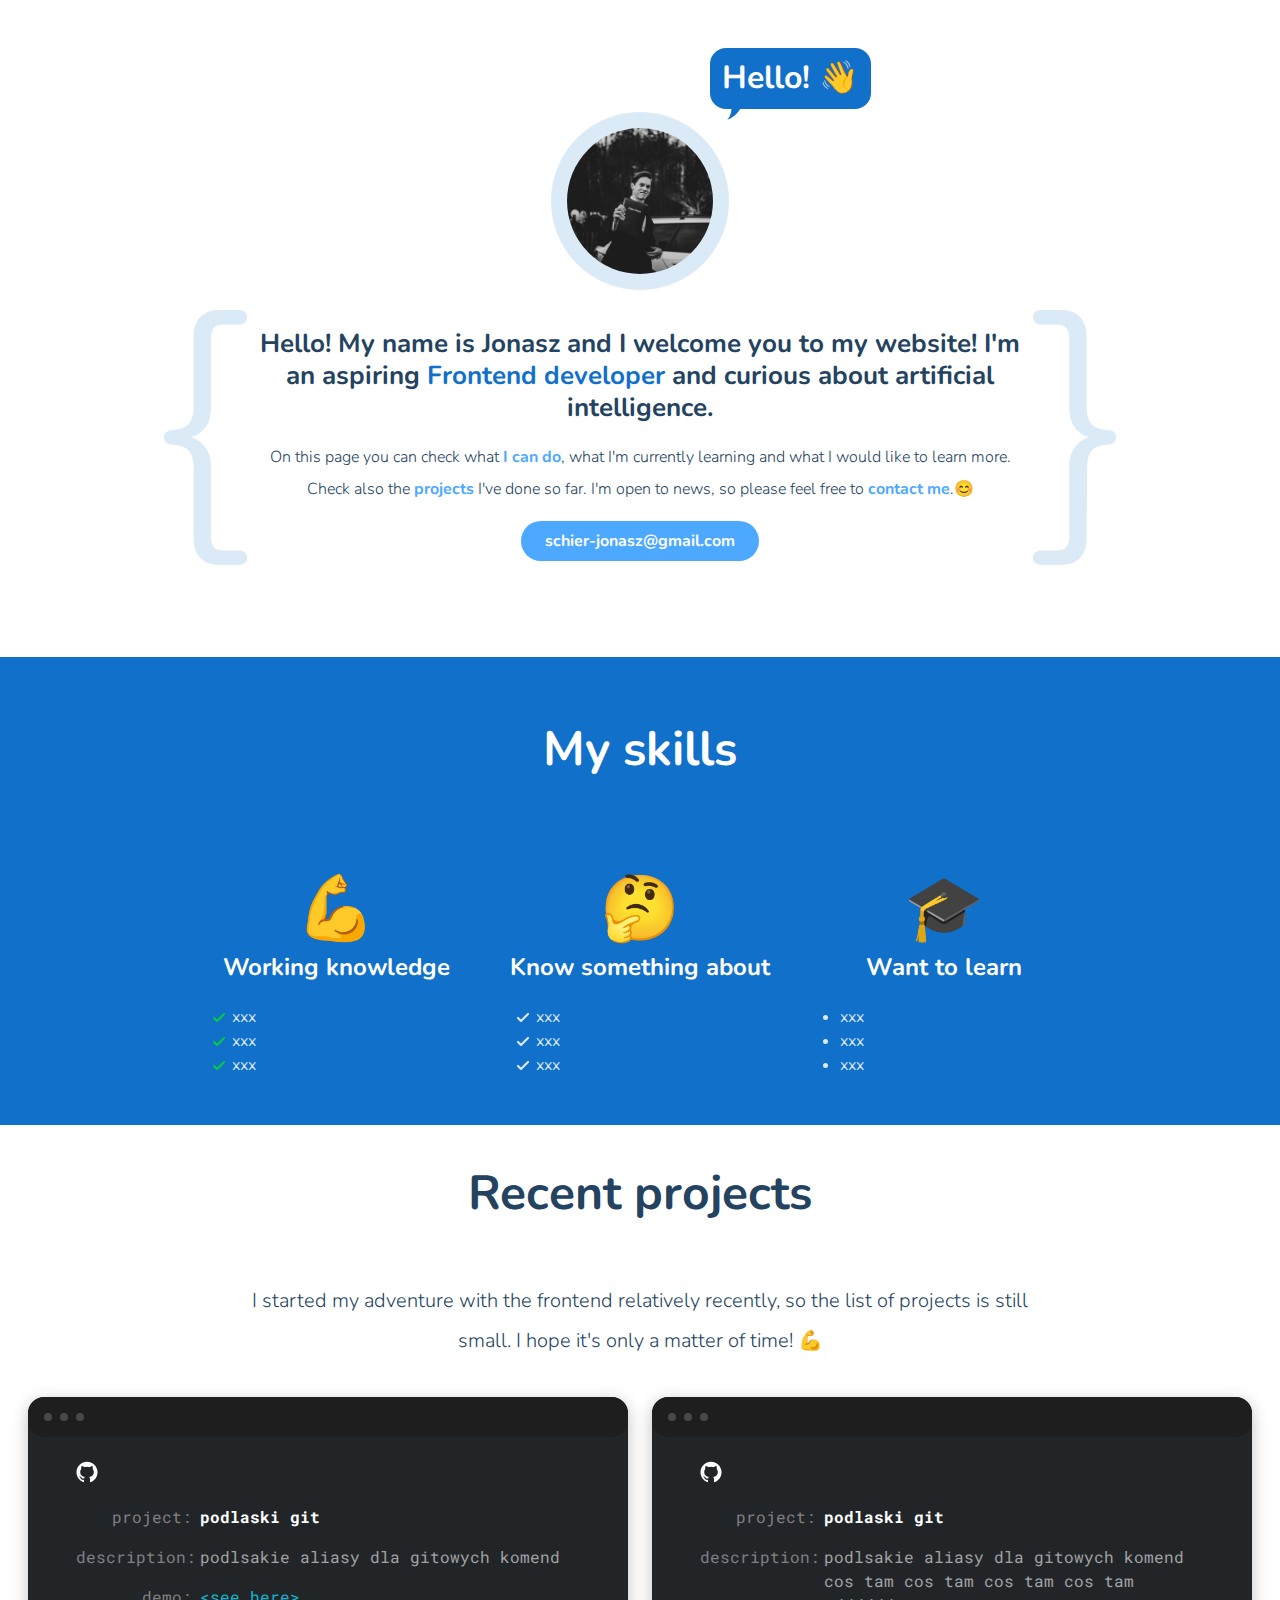
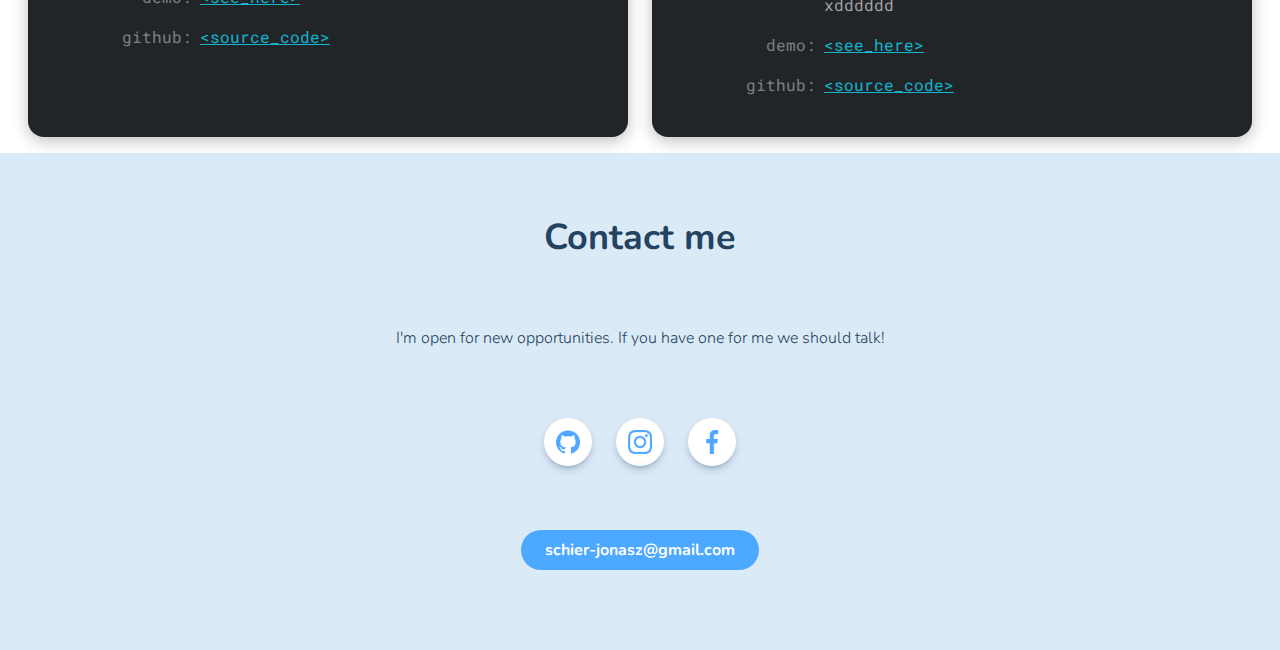
==== commit 1d9a6b0c: "Updates" ====
--- a/index.html
+++ b/index.html
@@ -1 +1 @@
-<!doctype html><html lang="en"><head><meta charset="UTF-8"/><meta name="viewport" content="width=device-width,initial-scale=1"/><title>WTF: Webpack starter kit</title><meta name="description" content="Your project description"/><meta property="og:title" content=""/><meta property="og:description" content="Curriculum vitae webpage"/><meta property="og:url" content="https://schier-jonasz.github.io/"/><meta property="og:image" content="https://schier-jonasz.github.io/junior-background.png"/><meta name="apple-mobile-web-app-capable" content="yes"/><link href="index.f4edf899.css" rel="stylesheet"></head><body class="body"><main class="main"><header class="welcome"><div class="welcome__image-container"><img src="img/me.ec5c1484.jpg" alt="Jonasz photo" class="welcome__image"/> <span class="welcome__bubble"><p class="welcome__hello">Hello! <span class="hand">👋</span></p></span></div><div class="welcome__description-container"><h1 class="welcome__header">Hello! My name is Jonasz and I welcome you to my website! I'm an aspiring <span class="welcome__header--distinction">Frontend developer</span> and curious about artificial intelligence.</h1><p class="welcome__paragraph">On this page you can check what <a href="#skills" class="welcome__paragraph--link">I can do</a>, what I'm currently learning and what I would like to learn more. Check also the <a href="#projects" class="welcome__paragraph--link">projects</a> I've done so far. I'm open to news, so please feel free to <a href="#contact" class="welcome__paragraph--link">contact me</a>.😊</p></div><a href="mailto:schier-jonasz@gmail.com" class="welcome__mail">schier-jonasz@gmail.com</a></header><section class="skills" id="skills"><h2 class="skills__header">My skills</h2><div class="skills__grid"><article class="skill-box"><p class="skill-box__emoji">💪</p><h3 class="skill-box__title">Working knowledge</h3><ul class="skill-list skill-list--knowledge"><li class="skill-list__item">xxx</li><li class="skill-list__item">xxx</li><li class="skill-list__item">xxx</li></ul></article><article class="skill-box"><p class="skill-box__emoji">🤔</p><h3 class="skill-box__title">Know something about</h3><ul class="skill-list skill-list--want-know"><li class="skill-list__item">xxx</li><li class="skill-list__item">xxx</li><li class="skill-list__item">xxx</li></ul></article><article class="skill-box"><p class="skill-box__emoji">🎓</p><h3 class="skill-box__title">Want to learn</h3><ul class="skill-list"><li class="skill-list__item">xxx</li><li class="skill-list__item">xxx</li><li class="skill-list__item">xxx</li></ul></article></div></section><section class="projects"><h2 class="projects__header">Recent projects</h2><p class="projects__description">I started my adventure with the frontend relatively recently, so the list of projects is still small. I hope it's only a matter of time! 💪</p><div class="projects-grid"><article class="project"><div class="project__window"><span class="project__circle"></span> <span class="project__circle"></span> <span class="project__circle"></span></div><div class="project__content"><img src="img/github.4e94dead.png" alt=""/><h3 class="project__title project__grid"><span class="project__label">project:</span> <span>podlaski git</span></h3><p class="project__grid"><span class="project__label">description:</span> <span>podlsakie aliasy dla gitowych komend</span></p><p class="project__grid"><span class="project__label">demo:</span> <span><a href="#" class="project__link" title="podlaski git - demo">&lt;see_here&gt;</a></span></p><p class="project__grid"><span class="project__label">github:</span> <span><a href="#" class="project__link" title="podlaski git - code">&lt;source_code&gt;</a></span></p></div></article><article class="project"><div class="project__window"><span class="project__circle"></span> <span class="project__circle"></span> <span class="project__circle"></span></div><div class="project__content"><img src="img/github.4e94dead.png" alt=""/><h3 class="project__title project__grid"><span class="project__label">project:</span> <span>podlaski git</span></h3><p class="project__grid"><span class="project__label">description:</span> <span>podlsakie aliasy dla gitowych komend</span></p><p class="project__grid"><span class="project__label">demo:</span> <span><a href="#" class="project__link" title="podlaski git - demo">&lt;see_here&gt;</a></span></p><p class="project__grid"><span class="project__label">github:</span> <span><a href="#" class="project__link" title="podlaski git - code">&lt;source_code&gt;</a></span></p></div></article></div></section><footer class="contact"><h2 class="contact__header">Contact me</h2><p class="contact__description">I'm open for new opportunities. If you have one for me we should talk!</p><div class="social-media"><a href="https://github.com/schier-jonasz" class="social-media-box"><img src="img/github-icon.f1102180.png" class="social-media-box__icon"/> </a><a href="https://instagram.com/jon_schier" class="social-media-box"><img src="img/instagram-icon.edb90ecc.png" class="social-media-box__icon"/> </a><a href="https://facebook.com/jonasz.schier" class="social-media-box"><img src="img/facebook-icon.1b75f35e.png" class="social-media-box__icon"/></a></div><a href="mailto:schier-jonasz@gmail.com" class="contact__mail">schier-jonasz@gmail.com</a></footer></main><script src="index.f4edf899.js"></script></body></html>+<!doctype html><html lang="en"><head><meta charset="UTF-8"/><meta name="viewport" content="width=device-width,initial-scale=1"/><title>WTF: Webpack starter kit</title><meta name="description" content="Your project description"/><meta property="og:title" content=""/><meta property="og:description" content="Curriculum vitae webpage"/><meta property="og:url" content="https://schier-jonasz.github.io/"/><meta property="og:image" content="https://schier-jonasz.github.io/junior-background.png"/><meta name="apple-mobile-web-app-capable" content="yes"/><link href="index.4e024458.css" rel="stylesheet"></head><body class="body"><main class="main"><header class="welcome"><div class="welcome__image-container"><img src="img/me.ec5c1484.jpg" alt="Jonasz photo" class="welcome__image"/> <span class="welcome__bubble"><p class="welcome__hello">Hello! <span class="hand">👋</span></p></span></div><div class="welcome__description-container"><h1 class="welcome__header">Hello! My name is Jonasz and I welcome you to my website! I'm an aspiring <span class="welcome__header--distinction">Frontend developer</span> and curious about artificial intelligence.</h1><p class="welcome__paragraph">On this page you can check what <a href="#skills" class="welcome__paragraph--link">I can do</a>, what I'm currently learning and what I would like to learn more. Check also the <a href="#projects" class="welcome__paragraph--link">projects</a> I've done so far. I'm open to news, so please feel free to <a href="#contact" class="welcome__paragraph--link">contact me</a>.😊</p></div><a href="mailto:schier-jonasz@gmail.com" class="welcome__mail">schier-jonasz@gmail.com</a></header><section class="skills" id="skills"><h2 class="skills__header">My skills</h2><div class="skills__grid"><article class="skill-box"><p class="skill-box__emoji">💪</p><h3 class="skill-box__title">Working knowledge</h3><ul class="skill-list skill-list--knowledge"><li class="skill-list__item">xxx</li><li class="skill-list__item">xxx</li><li class="skill-list__item">xxx</li></ul></article><article class="skill-box"><p class="skill-box__emoji">🤔</p><h3 class="skill-box__title">Know something about</h3><ul class="skill-list skill-list--want-know"><li class="skill-list__item">xxx</li><li class="skill-list__item">xxx</li><li class="skill-list__item">xxx</li></ul></article><article class="skill-box"><p class="skill-box__emoji">🎓</p><h3 class="skill-box__title">Want to learn</h3><ul class="skill-list"><li class="skill-list__item">xxx</li><li class="skill-list__item">xxx</li><li class="skill-list__item">xxx</li></ul></article></div></section><section class="projects"><h2 class="projects__header">Recent projects</h2><p class="projects__description">I started my adventure with the frontend relatively recently, so the list of projects is still small. I hope it's only a matter of time! 💪</p><div class="projects-grid"><article class="project"><div class="project__window"><span class="project__circle"></span> <span class="project__circle"></span> <span class="project__circle"></span></div><div class="project__content"><img src="img/github.4e94dead.png" alt=""/><h3 class="project__title project__grid"><span class="project__label">project:</span> <span>podlaski git</span></h3><p class="project__grid"><span class="project__label">description:</span> <span>podlsakie aliasy dla gitowych komend</span></p><p class="project__grid"><span class="project__label">demo:</span> <span><a href="#" class="project__link" title="podlaski git - demo">&lt;see_here&gt;</a></span></p><p class="project__grid"><span class="project__label">github:</span> <span><a href="#" class="project__link" title="podlaski git - code">&lt;source_code&gt;</a></span></p></div></article><article class="project"><div class="project__window"><span class="project__circle"></span> <span class="project__circle"></span> <span class="project__circle"></span></div><div class="project__content"><img src="img/github.4e94dead.png" alt=""/><h3 class="project__title project__grid"><span class="project__label">project:</span> <span>podlaski git</span></h3><p class="project__grid"><span class="project__label">description:</span> <span>podlsakie aliasy dla gitowych komend cos tam cos tam cos tam cos tam xdddddd</span></p><p class="project__grid"><span class="project__label">demo:</span> <span><a href="#" class="project__link" title="podlaski git - demo">&lt;see_here&gt;</a></span></p><p class="project__grid"><span class="project__label">github:</span> <span><a href="#" class="project__link" title="podlaski git - code">&lt;source_code&gt;</a></span></p></div></article></div></section><footer class="contact"><h2 class="contact__header">Contact me</h2><p class="contact__description">I'm open for new opportunities. If you have one for me we should talk!</p><div class="social-media"><a href="https://github.com/schier-jonasz" class="social-media-box"><img src="img/github-icon.f1102180.png" class="social-media-box__icon"/> </a><a href="https://instagram.com/jon_schier" class="social-media-box"><img src="img/instagram-icon.edb90ecc.png" class="social-media-box__icon"/> </a><a href="https://facebook.com/jonasz.schier" class="social-media-box"><img src="img/facebook-icon.1b75f35e.png" class="social-media-box__icon"/></a></div><a href="mailto:schier-jonasz@gmail.com" class="contact__mail">schier-jonasz@gmail.com</a></footer></main><script src="index.4e024458.js"></script></body></html>--- a/index.4e024458.css
+++ b/index.4e024458.css
@@ -0,0 +1,2 @@
+@import url(https://fonts.googleapis.com/css2?family=Nunito:wght@200;300;400;600;700;800&display=swap);@import url(https://fonts.googleapis.com/css2?family=Roboto+Mono:wght@100;300;400;700&display=swap);
+/*! normalize.css v8.0.1 | MIT License | github.com/necolas/normalize.css */html{line-height:1.15;-webkit-text-size-adjust:100%}body{margin:0}main{display:block}h1{font-size:2em;margin:.67em 0}hr{box-sizing:content-box;height:0;overflow:visible}pre{font-family:monospace,monospace;font-size:1em}a{background-color:transparent}abbr[title]{border-bottom:none;text-decoration:underline;text-decoration:underline dotted}b,strong{font-weight:bolder}code,kbd,samp{font-family:monospace,monospace;font-size:1em}small{font-size:80%}sub,sup{font-size:75%;line-height:0;position:relative;vertical-align:baseline}sub{bottom:-.25em}sup{top:-.5em}img{border-style:none}button,input,optgroup,select,textarea{font-family:inherit;font-size:100%;line-height:1.15;margin:0}button,input{overflow:visible}button,select{text-transform:none}[type=button],[type=reset],[type=submit],button{-webkit-appearance:button}[type=button]::-moz-focus-inner,[type=reset]::-moz-focus-inner,[type=submit]::-moz-focus-inner,button::-moz-focus-inner{border-style:none;padding:0}[type=button]:-moz-focusring,[type=reset]:-moz-focusring,[type=submit]:-moz-focusring,button:-moz-focusring{outline:1px dotted ButtonText}fieldset{padding:.35em .75em .625em}legend{box-sizing:border-box;color:inherit;display:table;max-width:100%;padding:0;white-space:normal}progress{vertical-align:baseline}textarea{overflow:auto}[type=checkbox],[type=radio]{box-sizing:border-box;padding:0}[type=number]::-webkit-inner-spin-button,[type=number]::-webkit-outer-spin-button{height:auto}[type=search]{-webkit-appearance:textfield;outline-offset:-2px}[type=search]::-webkit-search-decoration{-webkit-appearance:none}::-webkit-file-upload-button{-webkit-appearance:button;font:inherit}details{display:block}summary{display:list-item}[hidden],template{display:none}.welcome{display:flex;flex-direction:column;justify-content:center;align-items:center;padding:32px 16px;font-style:normal;margin:32px 0}@media(min-width:768px){.welcome{max-width:768px;margin:64px auto}}@media(min-width:960px){.welcome{max-width:100%}}.welcome__bubble{position:absolute;top:16px;left:calc(50% + 70px)}.welcome__image{height:120px;width:120px;-o-object-fit:cover;object-fit:cover;background-position:top;border:12px solid #dbeaf7;border-radius:50%;margin:16px 0}@media(min-width:960px){.welcome__image{height:178px;width:178px;border:16px solid #dbeaf7}}.welcome__hello{display:none}@media(min-width:960px){.welcome__hello{display:block;background-color:#1070ca;color:#fff;padding:12px;border-radius:16px;text-align:center;font-weight:700;font-size:32px;position:relative}.welcome__hello:after{display:block;content:"";width:18px;height:23px;position:absolute;top:80%;left:16px;background:url(img/speech.13333786.svg)}}.welcome__header{font-weight:700;font-size:26px;text-align:center}.welcome__header--distinction{color:#1070ca}.welcome__paragraph{font-weight:300;font-size:16px;text-align:center}.welcome__paragraph--link{text-decoration:none;font-weight:700;color:#4da8ff}.welcome__mail{background-color:#4da8ff;text-decoration:none;color:#fff;font-weight:700;padding:4px 24px;border-radius:64px;font-size:16px;line-height:32px}.welcome__description-container{text-align:center;line-height:32px}@media(min-width:960px){.welcome__description-container{max-width:786px;margin:0 auto;position:relative}.welcome__description-container:after,.welcome__description-container:before{width:83px;height:255px;content:"";display:block;position:absolute;top:0}.welcome__description-container:before{background:url(img/left-bracket.e24c2ca0.svg);right:100%}.welcome__description-container:after{background:url(img/right-bracket.767db10b.svg);left:100%}}@-webkit-keyframes wave{0%{transform:rotate(-10deg)}50%{transform:rotate(30deg) scale(1.15)}to{transform:rotate(-10deg)}}@keyframes wave{0%{transform:rotate(-10deg)}50%{transform:rotate(30deg) scale(1.15)}to{transform:rotate(-10deg)}}.hand{display:inline-block;-webkit-animation:wave 2s cubic-bezier(1,0,0,1) infinite;animation:wave 2s cubic-bezier(1,0,0,1) infinite;transform-origin:center center}.skills{background-color:#1070ca;display:flex;flex-direction:column;justify-content:center;align-items:center;padding:0 16px}.skills__header{color:#fff;font-weight:700;font-size:36px;margin:64px 0}@media(min-width:960px){.skills__header{font-size:48px;line-height:56px}}@media(min-width:960px){.skills__grid{display:grid;grid-template-columns:1fr 1fr 1fr;-moz-column-gap:16px;column-gap:16px}}.skill-box{min-width:288px;display:flex;flex-direction:column;justify-content:center;align-items:center;margin:32px 0}.skill-box__emoji{font-size:64px;line-height:72px;margin:0}.skill-box__title{color:#fff;font-weight:700;font-size:24px;margin:0;line-height:44px}.skill-list{align-self:flex-start;color:#dbeaf7;line-height:24px;font-style:normal}.skill-list--knowledge{list-style-image:url(img/tick-green.43930197.png)}.skill-list--want-know{list-style-image:url(img/tick-lightgreen.58958ad9.png)}.projects{display:flex;flex-direction:column;justify-content:center;align-items:center;margin:0 16px}.projects__header{font-size:36px;font-weight:700}@media(min-width:960px){.projects__header{font-size:48px;line-height:56px}}.projects__description{font-size:16px;font-weight:300;line-height:32px;text-align:center;max-width:786px}@media(min-width:960px){.projects__description{font-size:20px;line-height:40px}}.project{background-color:#212528;border-radius:16px;box-shadow:0 4px 16px rgba(0,0,0,.25);overflow:hidden;color:#a3a3a3;font-size:13px;font-family:Roboto Mono;font-style:normal;line-height:24px;margin:16px 0;max-width:600px}@media(min-width:960px){.project{font-size:16px;line-height:24px}}.project__circle{display:block;width:8px;height:8px;border-radius:50%;background-color:#464a4d;margin-right:8px}.project__window{display:flex;align-items:center;height:40px;background-color:#1e1e1e;border-radius:16px;padding-left:16px}.project__content{padding:24px 16px}@media(min-width:960px){.project__content{padding:24px 48px}}.project__label{display:block;text-align:right;color:#808082;font-weight:400}.project__grid{display:grid;grid-template-columns:102px 1fr;-moz-column-gap:8px;column-gap:8px}@media(min-width:960px){.project__grid{grid-template-columns:116px 1fr}}.project__title{font-style:normal;font-size:13px;line-height:24px;font-weight:700;color:#fff}@media(min-width:960px){.project__title{font-size:16px;line-height:24px}}.project__link{color:#14b5d0}.projects-grid{display:grid;-moz-column-gap:24px;column-gap:24px;row-gap:24px}@media(min-width:768px){.projects-grid{grid-template-columns:1fr 1fr}}.contact{display:flex;flex-direction:column;justify-content:center;align-items:center;background-color:#dbeaf7;min-height:320px}.contact__header{margin:64px 0;font-size:36px;font-weight:700}.contact__description{text-align:center;font-weight:300;line-height:32px;margin:0 16px}.contact__mail{background-color:#4da8ff;text-decoration:none;color:#fff;font-weight:700;padding:4px 24px;border-radius:64px;font-size:16px;margin-bottom:80px;line-height:32px}.social-media{flex-direction:row;align-items:center;margin:64px 0}.social-media,.social-media-box{display:flex;justify-content:center}.social-media-box{width:48px;height:48px;margin:0 12px;border-radius:50%;background-color:#fff;box-shadow:0 4px 12px -6px #234361}.social-media-box:hover .social-media-box__icon{transform:scale(1.15)}.social-media-box__icon{width:50%;align-self:center;-webkit-filter:invert(58%) sepia(20%) saturate(4205%) hue-rotate(189deg) brightness(103%) contrast(104%);filter:invert(58%) sepia(20%) saturate(4205%) hue-rotate(189deg) brightness(103%) contrast(104%);transition:transform .3s linear}html{box-sizing:border-box}*,:after,:before{box-sizing:inherit}.body{min-height:100vh;font-family:Nunito;color:#234361}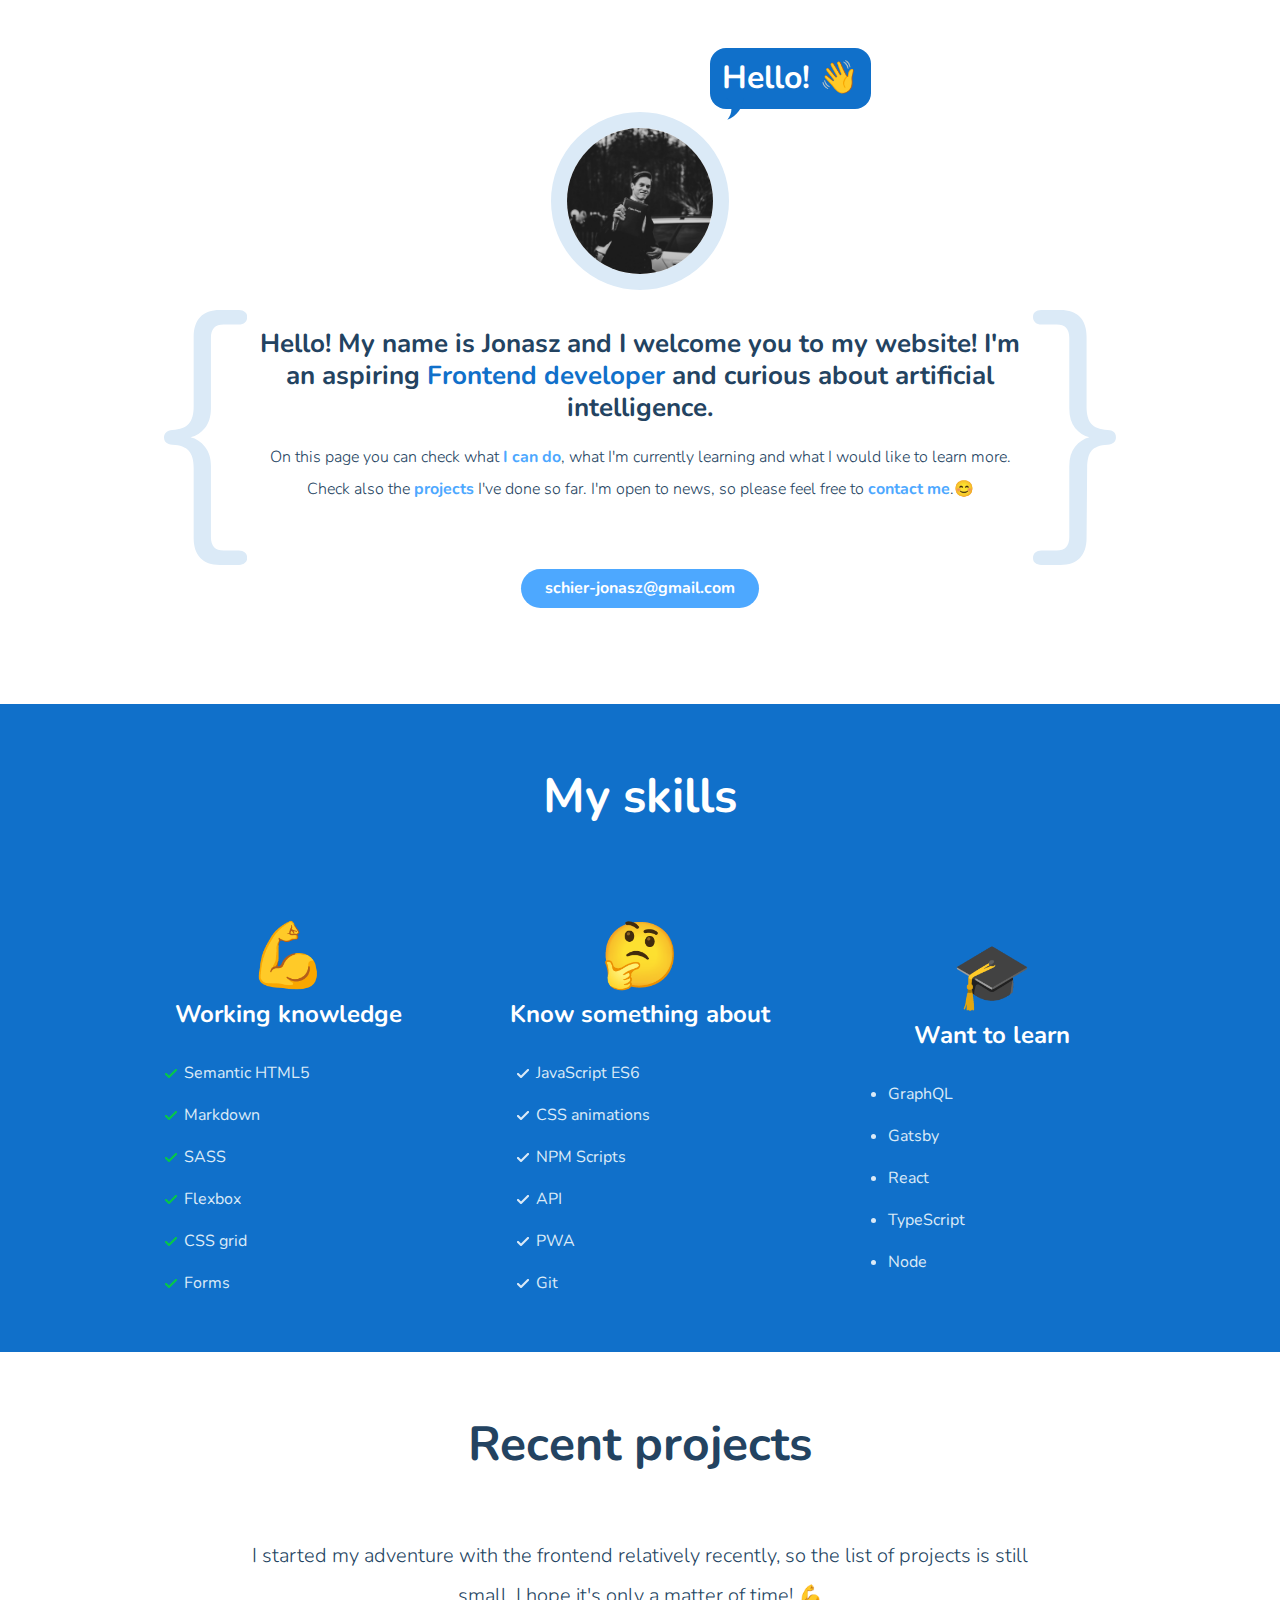
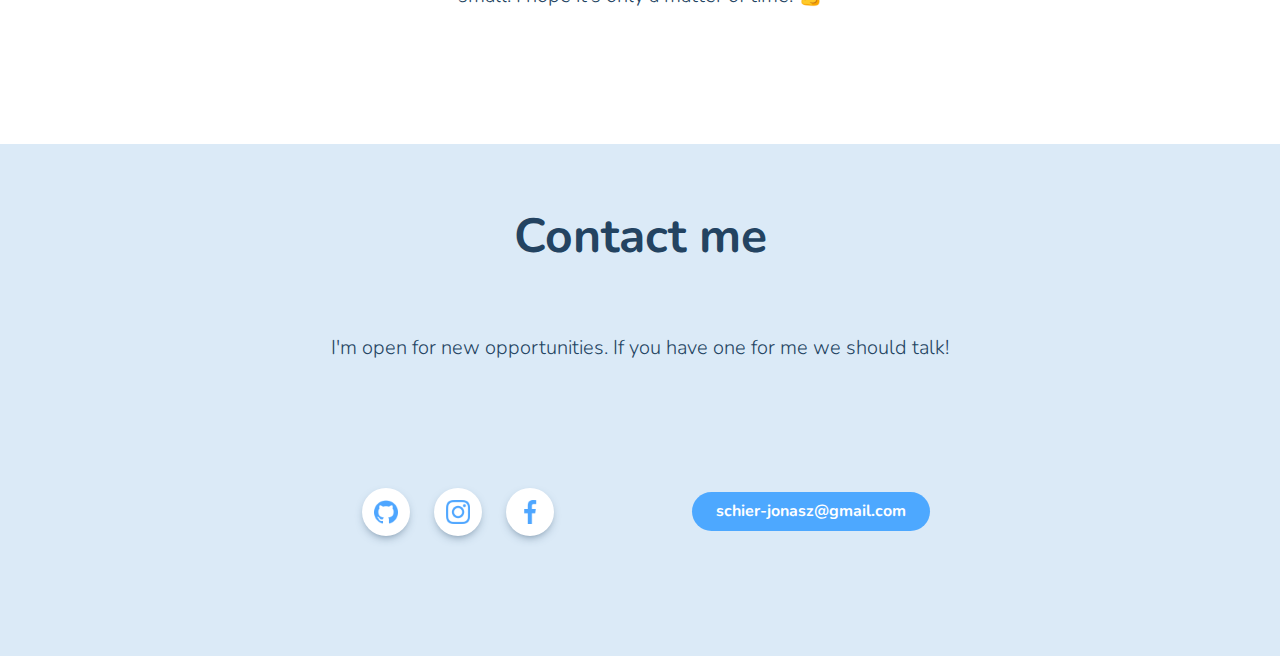
==== commit ea170e98: "Updates" ====
--- a/index.html
+++ b/index.html
@@ -1 +1 @@
-<!doctype html><html lang="en"><head><meta charset="UTF-8"/><meta name="viewport" content="width=device-width,initial-scale=1"/><title>WTF: Webpack starter kit</title><meta name="description" content="Your project description"/><meta property="og:title" content=""/><meta property="og:description" content="Curriculum vitae webpage"/><meta property="og:url" content="https://schier-jonasz.github.io/"/><meta property="og:image" content="https://schier-jonasz.github.io/junior-background.png"/><meta name="apple-mobile-web-app-capable" content="yes"/><link href="index.4e024458.css" rel="stylesheet"></head><body class="body"><main class="main"><header class="welcome"><div class="welcome__image-container"><img src="img/me.ec5c1484.jpg" alt="Jonasz photo" class="welcome__image"/> <span class="welcome__bubble"><p class="welcome__hello">Hello! <span class="hand">👋</span></p></span></div><div class="welcome__description-container"><h1 class="welcome__header">Hello! My name is Jonasz and I welcome you to my website! I'm an aspiring <span class="welcome__header--distinction">Frontend developer</span> and curious about artificial intelligence.</h1><p class="welcome__paragraph">On this page you can check what <a href="#skills" class="welcome__paragraph--link">I can do</a>, what I'm currently learning and what I would like to learn more. Check also the <a href="#projects" class="welcome__paragraph--link">projects</a> I've done so far. I'm open to news, so please feel free to <a href="#contact" class="welcome__paragraph--link">contact me</a>.😊</p></div><a href="mailto:schier-jonasz@gmail.com" class="welcome__mail">schier-jonasz@gmail.com</a></header><section class="skills" id="skills"><h2 class="skills__header">My skills</h2><div class="skills__grid"><article class="skill-box"><p class="skill-box__emoji">💪</p><h3 class="skill-box__title">Working knowledge</h3><ul class="skill-list skill-list--knowledge"><li class="skill-list__item">xxx</li><li class="skill-list__item">xxx</li><li class="skill-list__item">xxx</li></ul></article><article class="skill-box"><p class="skill-box__emoji">🤔</p><h3 class="skill-box__title">Know something about</h3><ul class="skill-list skill-list--want-know"><li class="skill-list__item">xxx</li><li class="skill-list__item">xxx</li><li class="skill-list__item">xxx</li></ul></article><article class="skill-box"><p class="skill-box__emoji">🎓</p><h3 class="skill-box__title">Want to learn</h3><ul class="skill-list"><li class="skill-list__item">xxx</li><li class="skill-list__item">xxx</li><li class="skill-list__item">xxx</li></ul></article></div></section><section class="projects"><h2 class="projects__header">Recent projects</h2><p class="projects__description">I started my adventure with the frontend relatively recently, so the list of projects is still small. I hope it's only a matter of time! 💪</p><div class="projects-grid"><article class="project"><div class="project__window"><span class="project__circle"></span> <span class="project__circle"></span> <span class="project__circle"></span></div><div class="project__content"><img src="img/github.4e94dead.png" alt=""/><h3 class="project__title project__grid"><span class="project__label">project:</span> <span>podlaski git</span></h3><p class="project__grid"><span class="project__label">description:</span> <span>podlsakie aliasy dla gitowych komend</span></p><p class="project__grid"><span class="project__label">demo:</span> <span><a href="#" class="project__link" title="podlaski git - demo">&lt;see_here&gt;</a></span></p><p class="project__grid"><span class="project__label">github:</span> <span><a href="#" class="project__link" title="podlaski git - code">&lt;source_code&gt;</a></span></p></div></article><article class="project"><div class="project__window"><span class="project__circle"></span> <span class="project__circle"></span> <span class="project__circle"></span></div><div class="project__content"><img src="img/github.4e94dead.png" alt=""/><h3 class="project__title project__grid"><span class="project__label">project:</span> <span>podlaski git</span></h3><p class="project__grid"><span class="project__label">description:</span> <span>podlsakie aliasy dla gitowych komend cos tam cos tam cos tam cos tam xdddddd</span></p><p class="project__grid"><span class="project__label">demo:</span> <span><a href="#" class="project__link" title="podlaski git - demo">&lt;see_here&gt;</a></span></p><p class="project__grid"><span class="project__label">github:</span> <span><a href="#" class="project__link" title="podlaski git - code">&lt;source_code&gt;</a></span></p></div></article></div></section><footer class="contact"><h2 class="contact__header">Contact me</h2><p class="contact__description">I'm open for new opportunities. If you have one for me we should talk!</p><div class="social-media"><a href="https://github.com/schier-jonasz" class="social-media-box"><img src="img/github-icon.f1102180.png" class="social-media-box__icon"/> </a><a href="https://instagram.com/jon_schier" class="social-media-box"><img src="img/instagram-icon.edb90ecc.png" class="social-media-box__icon"/> </a><a href="https://facebook.com/jonasz.schier" class="social-media-box"><img src="img/facebook-icon.1b75f35e.png" class="social-media-box__icon"/></a></div><a href="mailto:schier-jonasz@gmail.com" class="contact__mail">schier-jonasz@gmail.com</a></footer></main><script src="index.4e024458.js"></script></body></html>+<!doctype html><html lang="en"><head><meta charset="UTF-8"/><meta name="viewport" content="width=device-width,initial-scale=1"/><title>WTF: Webpack starter kit</title><meta name="description" content="Your project description"/><meta property="og:title" content=""/><meta property="og:description" content="Curriculum vitae webpage"/><meta property="og:url" content="https://schier-jonasz.github.io/"/><meta property="og:image" content="https://schier-jonasz.github.io/junior-background.png"/><meta name="apple-mobile-web-app-capable" content="yes"/><link href="index.b21f2fb9.css" rel="stylesheet"></head><body class="body"><main class="main"><header class="welcome"><div class="welcome__image-container"><img src="img/me.ec5c1484.jpg" alt="Jonasz photo" class="welcome__image"/> <span class="welcome__bubble"><p class="welcome__hello">Hello! <span class="hand">👋</span></p></span></div><div class="welcome__description-container"><h1 class="welcome__header">Hello! My name is Jonasz and I welcome you to my website! I'm an aspiring <span class="welcome__header--distinction">Frontend developer</span> and curious about artificial intelligence.</h1><p class="welcome__paragraph">On this page you can check what <a href="#skills" class="welcome__paragraph--link">I can do</a>, what I'm currently learning and what I would like to learn more. Check also the <a href="#projects" class="welcome__paragraph--link">projects</a> I've done so far. I'm open to news, so please feel free to <a href="#contact" class="welcome__paragraph--link">contact me</a>.😊</p></div><a href="mailto:schier-jonasz@gmail.com" class="welcome__mail">schier-jonasz@gmail.com</a></header><section class="skills" id="skills"><h2 class="skills__header">My skills</h2><div class="skills__grid"><article class="skill-box"><p class="skill-box__emoji">💪</p><h3 class="skill-box__title">Working knowledge</h3><ul class="skill-list skill-list--knowledge"><li class="skill-list__item">Semantic HTML5</li><li class="skill-list__item">Markdown</li><li class="skill-list__item">SASS</li><li class="skill-list__item">Flexbox</li><li class="skill-list__item">CSS grid</li><li class="skill-list__item">Forms</li></ul></article><article class="skill-box"><p class="skill-box__emoji">🤔</p><h3 class="skill-box__title">Know something about</h3><ul class="skill-list skill-list--want-know"><li class="skill-list__item">JavaScript ES6</li><li class="skill-list__item">CSS animations</li><li class="skill-list__item">NPM Scripts</li><li class="skill-list__item">API</li><li class="skill-list__item">PWA</li><li class="skill-list__item">Git</li></ul></article><article class="skill-box"><p class="skill-box__emoji">🎓</p><h3 class="skill-box__title">Want to learn</h3><ul class="skill-list"><li class="skill-list__item">GraphQL</li><li class="skill-list__item">Gatsby</li><li class="skill-list__item">React</li><li class="skill-list__item">TypeScript</li><li class="skill-list__item">Node</li></ul></article></div></section><section class="projects" id="projects"><h2 class="projects__header">Recent projects</h2><p class="projects__description">I started my adventure with the frontend relatively recently, so the list of projects is still small. I hope it's only a matter of time! 💪</p><div class="projects-grid projects-grid--js"></div></section><footer class="contact" id="contact"><h2 class="contact__header">Contact me</h2><p class="contact__description">I'm open for new opportunities. If you have one for me we should talk!</p><div class="contact__links"><div class="social-media"><a target="_blank" rel="noopener noreferrer" href="https://github.com/schier-jonasz" class="social-media-box"><img src="img/github-icon.f1102180.png" class="social-media-box__icon"/> </a><a target="_blank" rel="noopener noreferrer" href="https://instagram.com/jon_schier" class="social-media-box"><img src="img/instagram-icon.edb90ecc.png" class="social-media-box__icon"/> </a><a target="_blank" rel="noopener noreferrer" href="https://facebook.com/jonasz.schier" class="social-media-box"><img src="img/facebook-icon.1b75f35e.png" class="social-media-box__icon"/></a></div><a href="mailto:schier-jonasz@gmail.com" class="contact__mail">schier-jonasz@gmail.com</a></div></footer></main><script src="index.b21f2fb9.js"></script></body></html>--- a/index.b21f2fb9.css
+++ b/index.b21f2fb9.css
@@ -0,0 +1,2 @@
+@import url(https://fonts.googleapis.com/css2?family=Nunito:wght@200;300;400;600;700;800&display=swap);@import url(https://fonts.googleapis.com/css2?family=Roboto+Mono:wght@100;300;400;700&display=swap);
+/*! normalize.css v8.0.1 | MIT License | github.com/necolas/normalize.css */html{line-height:1.15;-webkit-text-size-adjust:100%}body{margin:0}main{display:block}h1{font-size:2em;margin:.67em 0}hr{box-sizing:content-box;height:0;overflow:visible}pre{font-family:monospace,monospace;font-size:1em}a{background-color:transparent}abbr[title]{border-bottom:none;text-decoration:underline;text-decoration:underline dotted}b,strong{font-weight:bolder}code,kbd,samp{font-family:monospace,monospace;font-size:1em}small{font-size:80%}sub,sup{font-size:75%;line-height:0;position:relative;vertical-align:baseline}sub{bottom:-.25em}sup{top:-.5em}img{border-style:none}button,input,optgroup,select,textarea{font-family:inherit;font-size:100%;line-height:1.15;margin:0}button,input{overflow:visible}button,select{text-transform:none}[type=button],[type=reset],[type=submit],button{-webkit-appearance:button}[type=button]::-moz-focus-inner,[type=reset]::-moz-focus-inner,[type=submit]::-moz-focus-inner,button::-moz-focus-inner{border-style:none;padding:0}[type=button]:-moz-focusring,[type=reset]:-moz-focusring,[type=submit]:-moz-focusring,button:-moz-focusring{outline:1px dotted ButtonText}fieldset{padding:.35em .75em .625em}legend{box-sizing:border-box;color:inherit;display:table;max-width:100%;padding:0;white-space:normal}progress{vertical-align:baseline}textarea{overflow:auto}[type=checkbox],[type=radio]{box-sizing:border-box;padding:0}[type=number]::-webkit-inner-spin-button,[type=number]::-webkit-outer-spin-button{height:auto}[type=search]{-webkit-appearance:textfield;outline-offset:-2px}[type=search]::-webkit-search-decoration{-webkit-appearance:none}::-webkit-file-upload-button{-webkit-appearance:button;font:inherit}details{display:block}summary{display:list-item}[hidden],template{display:none}.welcome{display:flex;flex-direction:column;justify-content:center;align-items:center;padding:32px 16px;font-style:normal;margin:32px 0}@media(min-width:768px){.welcome{max-width:768px;margin:64px auto}}@media(min-width:960px){.welcome{max-width:100%}}.welcome__bubble{position:absolute;top:16px;left:calc(50% + 70px)}.welcome__image{height:120px;width:120px;-o-object-fit:cover;object-fit:cover;background-position:top;border:12px solid #dbeaf7;border-radius:50%;margin:16px 0}@media(min-width:960px){.welcome__image{height:178px;width:178px;border:16px solid #dbeaf7}}.welcome__hello{display:none}@media(min-width:960px){.welcome__hello{display:block;background-color:#1070ca;color:#fff;padding:12px;border-radius:16px;text-align:center;font-weight:700;font-size:32px;position:relative}.welcome__hello:after{display:block;content:"";width:18px;height:23px;position:absolute;top:80%;left:16px;background:url(img/speech.13333786.svg)}}.welcome__header{font-weight:700;font-size:26px;text-align:center}.welcome__header--distinction{color:#1070ca}.welcome__paragraph{font-weight:300;font-size:16px;text-align:center}.welcome__paragraph--link{text-decoration:none;font-weight:700;color:#4da8ff}.welcome__mail{background-color:#4da8ff;text-decoration:none;color:#fff;font-weight:700;padding:10px 24px;border-radius:64px;font-size:16px;margin-top:48px}.welcome__description-container{text-align:center;line-height:32px}@media(min-width:960px){.welcome__description-container{max-width:786px;margin:0 auto;position:relative}.welcome__description-container:after,.welcome__description-container:before{width:83px;height:255px;content:"";display:block;position:absolute;top:0}.welcome__description-container:before{background:url(img/left-bracket.e24c2ca0.svg);right:100%}.welcome__description-container:after{background:url(img/right-bracket.767db10b.svg);left:100%}}@-webkit-keyframes wave{0%{transform:rotate(-10deg)}50%{transform:rotate(30deg) scale(1.15)}to{transform:rotate(-10deg)}}@keyframes wave{0%{transform:rotate(-10deg)}50%{transform:rotate(30deg) scale(1.15)}to{transform:rotate(-10deg)}}.hand{display:inline-block;-webkit-animation:wave 2s cubic-bezier(1,0,0,1) infinite;animation:wave 2s cubic-bezier(1,0,0,1) infinite;transform-origin:center center}.skills{background-color:#1070ca;display:flex;flex-direction:column;justify-content:center;align-items:center;padding:0 16px}.skills__header{color:#fff;font-weight:700;font-size:36px;margin:64px 0}@media(min-width:960px){.skills__header{font-size:48px;line-height:56px}}@media(min-width:960px){.skills__grid{display:grid;grid-template-columns:1fr 1fr 1fr;-moz-column-gap:64px;column-gap:64px}}.skill-box{min-width:288px;display:flex;flex-direction:column;justify-content:center;align-items:center;margin:32px 0}.skill-box__emoji{font-size:64px;line-height:72px;margin:0}.skill-box__title{color:#fff;font-weight:700;font-size:24px;margin:0;line-height:44px}.skill-list{align-self:flex-start;color:#dbeaf7;line-height:42px;font-style:normal}.skill-list--knowledge{list-style-image:url(img/tick-green.43930197.png)}.skill-list--want-know{list-style-image:url(img/tick-lightgreen.58958ad9.png)}.projects{display:flex;flex-direction:column;justify-content:center;align-items:center;padding:64px 16px}.projects__header{font-size:36px;font-weight:700;margin:0}@media(min-width:960px){.projects__header{font-size:48px;line-height:56px}}.projects__description{font-size:16px;font-weight:300;line-height:32px;text-align:center;max-width:786px;margin:64px 0}@media(min-width:960px){.projects__description{font-size:20px;line-height:40px}}.project{background-color:#212528;border-radius:16px;box-shadow:0 4px 16px rgba(0,0,0,.25);overflow:hidden;color:#a3a3a3;font-size:13px;font-family:Roboto Mono;font-style:normal;line-height:24px;margin:16px 0;max-width:600px}@media(min-width:960px){.project{font-size:16px;line-height:24px}}.project__circle{display:block;width:8px;height:8px;border-radius:50%;background-color:#464a4d;margin-right:8px}.project__window{display:flex;align-items:center;height:40px;background-color:#1e1e1e;border-radius:16px;padding-left:16px}.project__content{padding:24px 16px}@media(min-width:960px){.project__content{padding:24px 48px}}.project__label{display:block;text-align:right;color:#808082;font-weight:400}.project__grid{display:grid;grid-template-columns:102px 1fr;-moz-column-gap:8px;column-gap:8px}@media(min-width:960px){.project__grid{grid-template-columns:116px 1fr}}.project__title{font-style:normal;font-size:13px;line-height:24px;font-weight:700;color:#fff}@media(min-width:960px){.project__title{font-size:16px;line-height:24px}}.project__link{color:#14b5d0}.project__link:hover{color:#4da8ff}.projects-grid{display:grid;-moz-column-gap:24px;column-gap:24px;row-gap:24px}@media(min-width:768px){.projects-grid{grid-template-columns:1fr 1fr}}.contact{display:flex;flex-direction:column;justify-content:center;align-items:center;background-color:#dbeaf7;min-height:320px}.contact__header{margin:64px 0;font-size:36px;font-weight:700}@media(min-width:960px){.contact__header{font-size:48px;line-height:56px}}.contact__description{text-align:center;font-weight:300;font-size:16px;line-height:32px;margin:0 16px}@media(min-width:960px){.contact__description{font-size:20px;line-height:40px}}.contact__mail{background-color:#4da8ff;text-decoration:none;color:#fff;font-weight:700;border-radius:64px;font-size:16px;padding:10px 24px}@media(min-width:960px){.contact__mail{height:100%}}.contact__links{display:flex;flex-direction:column;min-height:160px;align-items:center;justify-content:space-around;margin:64px 0}@media(min-width:960px){.contact__links{flex-direction:row;justify-content:space-between;align-items:center;min-width:580px;margin:64px 0}}.social-media{display:flex}.social-media-box{width:48px;height:48px;margin:0 12px;border-radius:50%;background-color:#fff;display:flex;justify-content:center;box-shadow:0 4px 12px -6px #234361}.social-media-box:hover .social-media-box__icon{transform:scale(1.15)}.social-media-box__icon{width:50%;align-self:center;-webkit-filter:invert(58%) sepia(20%) saturate(4205%) hue-rotate(189deg) brightness(103%) contrast(104%);filter:invert(58%) sepia(20%) saturate(4205%) hue-rotate(189deg) brightness(103%) contrast(104%);transition:transform .3s linear}html{box-sizing:border-box;scroll-behavior:smooth}*,:after,:before{box-sizing:inherit}.body{min-height:100vh;font-family:Nunito;color:#234361}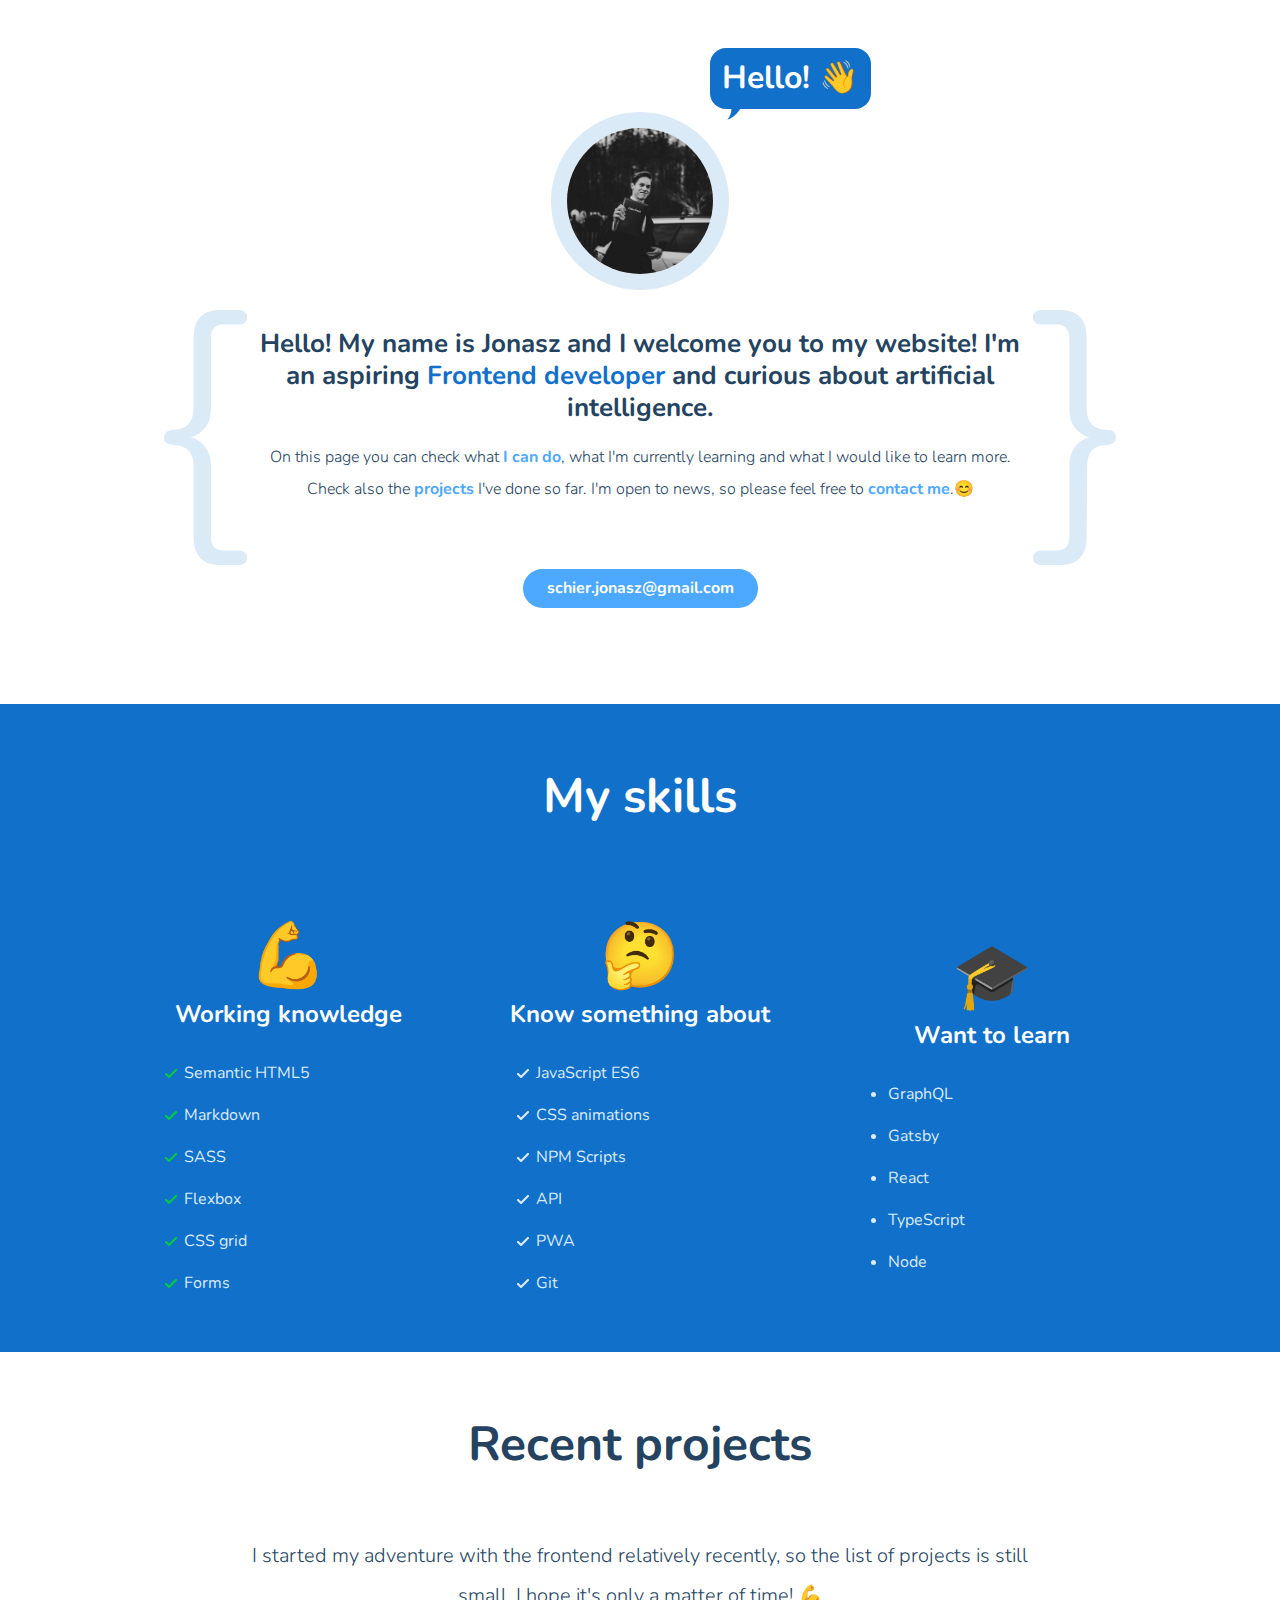
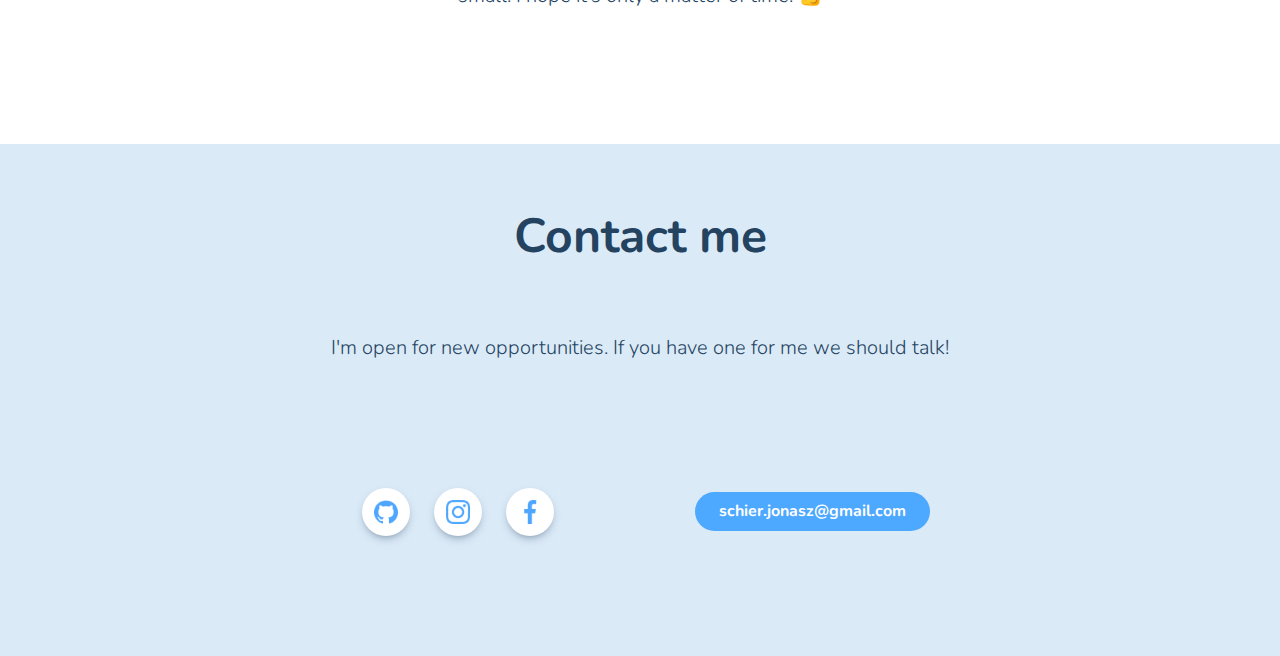
==== commit 006d3ef5: "Updates" ====
--- a/index.html
+++ b/index.html
@@ -1 +1 @@
-<!doctype html><html lang="en"><head><meta charset="UTF-8"/><meta name="viewport" content="width=device-width,initial-scale=1"/><title>WTF: Webpack starter kit</title><meta name="description" content="Your project description"/><meta property="og:title" content=""/><meta property="og:description" content="Curriculum vitae webpage"/><meta property="og:url" content="https://schier-jonasz.github.io/"/><meta property="og:image" content="https://schier-jonasz.github.io/junior-background.png"/><meta name="apple-mobile-web-app-capable" content="yes"/><link href="index.b21f2fb9.css" rel="stylesheet"></head><body class="body"><main class="main"><header class="welcome"><div class="welcome__image-container"><img src="img/me.ec5c1484.jpg" alt="Jonasz photo" class="welcome__image"/> <span class="welcome__bubble"><p class="welcome__hello">Hello! <span class="hand">👋</span></p></span></div><div class="welcome__description-container"><h1 class="welcome__header">Hello! My name is Jonasz and I welcome you to my website! I'm an aspiring <span class="welcome__header--distinction">Frontend developer</span> and curious about artificial intelligence.</h1><p class="welcome__paragraph">On this page you can check what <a href="#skills" class="welcome__paragraph--link">I can do</a>, what I'm currently learning and what I would like to learn more. Check also the <a href="#projects" class="welcome__paragraph--link">projects</a> I've done so far. I'm open to news, so please feel free to <a href="#contact" class="welcome__paragraph--link">contact me</a>.😊</p></div><a href="mailto:schier-jonasz@gmail.com" class="welcome__mail">schier-jonasz@gmail.com</a></header><section class="skills" id="skills"><h2 class="skills__header">My skills</h2><div class="skills__grid"><article class="skill-box"><p class="skill-box__emoji">💪</p><h3 class="skill-box__title">Working knowledge</h3><ul class="skill-list skill-list--knowledge"><li class="skill-list__item">Semantic HTML5</li><li class="skill-list__item">Markdown</li><li class="skill-list__item">SASS</li><li class="skill-list__item">Flexbox</li><li class="skill-list__item">CSS grid</li><li class="skill-list__item">Forms</li></ul></article><article class="skill-box"><p class="skill-box__emoji">🤔</p><h3 class="skill-box__title">Know something about</h3><ul class="skill-list skill-list--want-know"><li class="skill-list__item">JavaScript ES6</li><li class="skill-list__item">CSS animations</li><li class="skill-list__item">NPM Scripts</li><li class="skill-list__item">API</li><li class="skill-list__item">PWA</li><li class="skill-list__item">Git</li></ul></article><article class="skill-box"><p class="skill-box__emoji">🎓</p><h3 class="skill-box__title">Want to learn</h3><ul class="skill-list"><li class="skill-list__item">GraphQL</li><li class="skill-list__item">Gatsby</li><li class="skill-list__item">React</li><li class="skill-list__item">TypeScript</li><li class="skill-list__item">Node</li></ul></article></div></section><section class="projects" id="projects"><h2 class="projects__header">Recent projects</h2><p class="projects__description">I started my adventure with the frontend relatively recently, so the list of projects is still small. I hope it's only a matter of time! 💪</p><div class="projects-grid projects-grid--js"></div></section><footer class="contact" id="contact"><h2 class="contact__header">Contact me</h2><p class="contact__description">I'm open for new opportunities. If you have one for me we should talk!</p><div class="contact__links"><div class="social-media"><a target="_blank" rel="noopener noreferrer" href="https://github.com/schier-jonasz" class="social-media-box"><img src="img/github-icon.f1102180.png" class="social-media-box__icon"/> </a><a target="_blank" rel="noopener noreferrer" href="https://instagram.com/jon_schier" class="social-media-box"><img src="img/instagram-icon.edb90ecc.png" class="social-media-box__icon"/> </a><a target="_blank" rel="noopener noreferrer" href="https://facebook.com/jonasz.schier" class="social-media-box"><img src="img/facebook-icon.1b75f35e.png" class="social-media-box__icon"/></a></div><a href="mailto:schier-jonasz@gmail.com" class="contact__mail">schier-jonasz@gmail.com</a></div></footer></main><script src="index.b21f2fb9.js"></script></body></html>+<!doctype html><html lang="en"><head><meta charset="UTF-8"/><meta name="viewport" content="width=device-width,initial-scale=1"/><title>WTF: Webpack starter kit</title><meta name="description" content="Your project description"/><meta property="og:title" content=""/><meta property="og:description" content="Curriculum vitae webpage"/><meta property="og:url" content="https://schier-jonasz.github.io/"/><meta property="og:image" content="https://schier-jonasz.github.io/junior-background.png"/><meta name="apple-mobile-web-app-capable" content="yes"/><link href="index.90a310a6.css" rel="stylesheet"></head><body class="body"><main class="main"><header class="welcome"><div class="welcome__image-container"><img src="img/me.ec5c1484.jpg" alt="Jonasz photo" class="welcome__image"/> <span class="welcome__bubble"><p class="welcome__hello">Hello! <span class="hand">👋</span></p></span></div><div class="welcome__description-container"><h1 class="welcome__header">Hello! My name is Jonasz and I welcome you to my website! I'm an aspiring <span class="welcome__header--distinction">Frontend developer</span> and curious about artificial intelligence.</h1><p class="welcome__paragraph">On this page you can check what <a href="#skills" class="welcome__paragraph--link">I can do</a>, what I'm currently learning and what I would like to learn more. Check also the <a href="#projects" class="welcome__paragraph--link">projects</a> I've done so far. I'm open to news, so please feel free to <a href="#contact" class="welcome__paragraph--link">contact me</a>.😊</p></div><a href="mailto:schier.jonasz@gmail.com" class="welcome__mail">schier.jonasz@gmail.com</a></header><section class="skills" id="skills"><h2 class="skills__header">My skills</h2><div class="skills__grid"><article class="skill-box"><p class="skill-box__emoji">💪</p><h3 class="skill-box__title">Working knowledge</h3><ul class="skill-list skill-list--knowledge"><li class="skill-list__item">Semantic HTML5</li><li class="skill-list__item">Markdown</li><li class="skill-list__item">SASS</li><li class="skill-list__item">Flexbox</li><li class="skill-list__item">CSS grid</li><li class="skill-list__item">Forms</li></ul></article><article class="skill-box"><p class="skill-box__emoji">🤔</p><h3 class="skill-box__title">Know something about</h3><ul class="skill-list skill-list--want-know"><li class="skill-list__item">JavaScript ES6</li><li class="skill-list__item">CSS animations</li><li class="skill-list__item">NPM Scripts</li><li class="skill-list__item">API</li><li class="skill-list__item">PWA</li><li class="skill-list__item">Git</li></ul></article><article class="skill-box"><p class="skill-box__emoji">🎓</p><h3 class="skill-box__title">Want to learn</h3><ul class="skill-list"><li class="skill-list__item">GraphQL</li><li class="skill-list__item">Gatsby</li><li class="skill-list__item">React</li><li class="skill-list__item">TypeScript</li><li class="skill-list__item">Node</li></ul></article></div></section><section class="projects" id="projects"><h2 class="projects__header">Recent projects</h2><p class="projects__description">I started my adventure with the frontend relatively recently, so the list of projects is still small. I hope it's only a matter of time! 💪</p><div class="projects-grid projects-grid--js"></div></section><footer class="contact" id="contact"><h2 class="contact__header">Contact me</h2><p class="contact__description">I'm open for new opportunities. If you have one for me we should talk!</p><div class="contact__links"><div class="social-media"><a target="_blank" rel="noopener noreferrer" href="https://github.com/schier-jonasz" class="social-media-box"><img src="img/github-icon.f1102180.png" class="social-media-box__icon"/> </a><a target="_blank" rel="noopener noreferrer" href="https://instagram.com/jon_schier" class="social-media-box"><img src="img/instagram-icon.edb90ecc.png" class="social-media-box__icon"/> </a><a target="_blank" rel="noopener noreferrer" href="https://facebook.com/jonasz.schier" class="social-media-box"><img src="img/facebook-icon.1b75f35e.png" class="social-media-box__icon"/></a></div><a href="mailto:schier.jonasz@gmail.com" class="contact__mail">schier.jonasz@gmail.com</a></div></footer></main><script src="index.90a310a6.js"></script></body></html>--- a/index.90a310a6.css
+++ b/index.90a310a6.css
@@ -0,0 +1,2 @@
+@import url(https://fonts.googleapis.com/css2?family=Nunito:wght@200;300;400;600;700;800&display=swap);@import url(https://fonts.googleapis.com/css2?family=Roboto+Mono:wght@100;300;400;700&display=swap);
+/*! normalize.css v8.0.1 | MIT License | github.com/necolas/normalize.css */html{line-height:1.15;-webkit-text-size-adjust:100%}body{margin:0}main{display:block}h1{font-size:2em;margin:.67em 0}hr{box-sizing:content-box;height:0;overflow:visible}pre{font-family:monospace,monospace;font-size:1em}a{background-color:transparent}abbr[title]{border-bottom:none;text-decoration:underline;text-decoration:underline dotted}b,strong{font-weight:bolder}code,kbd,samp{font-family:monospace,monospace;font-size:1em}small{font-size:80%}sub,sup{font-size:75%;line-height:0;position:relative;vertical-align:baseline}sub{bottom:-.25em}sup{top:-.5em}img{border-style:none}button,input,optgroup,select,textarea{font-family:inherit;font-size:100%;line-height:1.15;margin:0}button,input{overflow:visible}button,select{text-transform:none}[type=button],[type=reset],[type=submit],button{-webkit-appearance:button}[type=button]::-moz-focus-inner,[type=reset]::-moz-focus-inner,[type=submit]::-moz-focus-inner,button::-moz-focus-inner{border-style:none;padding:0}[type=button]:-moz-focusring,[type=reset]:-moz-focusring,[type=submit]:-moz-focusring,button:-moz-focusring{outline:1px dotted ButtonText}fieldset{padding:.35em .75em .625em}legend{box-sizing:border-box;color:inherit;display:table;max-width:100%;padding:0;white-space:normal}progress{vertical-align:baseline}textarea{overflow:auto}[type=checkbox],[type=radio]{box-sizing:border-box;padding:0}[type=number]::-webkit-inner-spin-button,[type=number]::-webkit-outer-spin-button{height:auto}[type=search]{-webkit-appearance:textfield;outline-offset:-2px}[type=search]::-webkit-search-decoration{-webkit-appearance:none}::-webkit-file-upload-button{-webkit-appearance:button;font:inherit}details{display:block}summary{display:list-item}[hidden],template{display:none}.welcome{display:flex;flex-direction:column;justify-content:center;align-items:center;padding:32px 16px;font-style:normal;margin:32px 0}@media(min-width:768px){.welcome{max-width:768px;margin:64px auto}}@media(min-width:960px){.welcome{max-width:100%}}.welcome__bubble{position:absolute;top:16px;left:calc(50% + 70px)}.welcome__image{height:120px;width:120px;-o-object-fit:cover;object-fit:cover;background-position:top;border:12px solid #dbeaf7;border-radius:50%;margin:16px 0}@media(min-width:960px){.welcome__image{height:178px;width:178px;border:16px solid #dbeaf7}}.welcome__hello{display:none}@media(min-width:960px){.welcome__hello{display:block;background-color:#1070ca;color:#fff;padding:12px;border-radius:16px;text-align:center;font-weight:700;font-size:32px;position:relative}.welcome__hello:after{display:block;content:"";width:18px;height:23px;position:absolute;top:80%;left:16px;background:url(img/speech.13333786.svg)}}.welcome__header{font-weight:700;font-size:26px;text-align:center}.welcome__header--distinction{color:#1070ca}.welcome__paragraph{font-weight:300;font-size:16px;text-align:center}.welcome__paragraph--link{text-decoration:none;font-weight:700;color:#4da8ff}.welcome__mail{background-color:#4da8ff;text-decoration:none;color:#fff;font-weight:700;padding:10px 24px;border-radius:64px;font-size:16px;margin-top:48px}.welcome__description-container{text-align:center;line-height:32px}@media(min-width:960px){.welcome__description-container{max-width:786px;margin:0 auto;position:relative}.welcome__description-container:after,.welcome__description-container:before{width:83px;height:255px;content:"";display:block;position:absolute;top:0}.welcome__description-container:before{background:url(img/left-bracket.e24c2ca0.svg);right:100%}.welcome__description-container:after{background:url(img/right-bracket.767db10b.svg);left:100%}}@-webkit-keyframes wave{0%{transform:rotate(-10deg)}50%{transform:rotate(30deg) scale(1.15)}to{transform:rotate(-10deg)}}@keyframes wave{0%{transform:rotate(-10deg)}50%{transform:rotate(30deg) scale(1.15)}to{transform:rotate(-10deg)}}.hand{display:inline-block;-webkit-animation:wave 2s cubic-bezier(1,0,0,1) infinite;animation:wave 2s cubic-bezier(1,0,0,1) infinite;transform-origin:center center}.skills{background-color:#1070ca;display:flex;flex-direction:column;justify-content:center;align-items:center;padding:0 16px}.skills__header{color:#fff;font-weight:700;font-size:36px;margin:64px 0}@media(min-width:960px){.skills__header{font-size:48px;line-height:56px}}@media(min-width:960px){.skills__grid{display:grid;grid-template-columns:1fr 1fr 1fr;-moz-column-gap:64px;column-gap:64px}}.skill-box{min-width:288px;display:flex;flex-direction:column;justify-content:center;align-items:center;margin:32px 0}.skill-box__emoji{font-size:64px;line-height:72px;margin:0}.skill-box__title{color:#fff;font-weight:700;font-size:24px;margin:0;line-height:44px}.skill-list{align-self:flex-start;color:#dbeaf7;line-height:42px;font-style:normal}.skill-list--knowledge{list-style-image:url(img/tick-green.43930197.png)}.skill-list--want-know{list-style-image:url(img/tick-lightgreen.58958ad9.png)}.projects{display:flex;flex-direction:column;justify-content:center;align-items:center;padding:64px 16px}.projects__header{font-size:36px;font-weight:700;margin:0}@media(min-width:960px){.projects__header{font-size:48px;line-height:56px}}.projects__description{font-size:16px;font-weight:300;line-height:32px;text-align:center;max-width:786px;margin:64px 0}@media(min-width:960px){.projects__description{font-size:20px;line-height:40px}}.project{background-color:#212528;border-radius:16px;box-shadow:0 4px 16px rgba(0,0,0,.25);overflow:hidden;color:#a3a3a3;font-size:13px;font-family:Roboto Mono;font-style:normal;line-height:24px;margin:16px 0;max-width:600px}@media(min-width:960px){.project{font-size:16px;line-height:24px}}.project__circle{display:block;width:8px;height:8px;border-radius:50%;background-color:#464a4d;margin-right:8px}.project__window{display:flex;align-items:center;height:40px;background-color:#1e1e1e;border-radius:16px;padding-left:16px}.project__content{padding:24px 16px}@media(min-width:960px){.project__content{padding:24px 48px}}.project__label{display:block;text-align:right;color:#808082;font-weight:400}.project__grid{display:grid;grid-template-columns:102px 1fr;-moz-column-gap:8px;column-gap:8px}@media(min-width:960px){.project__grid{grid-template-columns:116px 1fr}}.project__title{font-style:normal;font-size:13px;line-height:24px;font-weight:700;color:#fff}@media(min-width:960px){.project__title{font-size:16px;line-height:24px}}.project__link{color:#14b5d0}.project__link:hover{color:#4da8ff}.projects-grid{display:grid;-moz-column-gap:24px;column-gap:24px;row-gap:24px}@media(min-width:768px){.projects-grid{grid-template-columns:1fr 1fr}}.contact{display:flex;flex-direction:column;justify-content:center;align-items:center;background-color:#dbeaf7;min-height:320px}.contact__header{margin:64px 0;font-size:36px;font-weight:700}@media(min-width:960px){.contact__header{font-size:48px;line-height:56px}}.contact__description{text-align:center;font-weight:300;font-size:16px;line-height:32px;margin:0 16px}@media(min-width:960px){.contact__description{font-size:20px;line-height:40px}}.contact__mail{background-color:#4da8ff;text-decoration:none;color:#fff;font-weight:700;border-radius:64px;font-size:16px;padding:10px 24px}@media(min-width:960px){.contact__mail{height:100%}}.contact__links{display:flex;flex-direction:column;min-height:160px;align-items:center;justify-content:space-around;margin:64px 0}@media(min-width:960px){.contact__links{flex-direction:row;justify-content:space-between;align-items:center;min-width:580px;margin:64px 0}}.social-media{display:flex}.social-media-box{width:48px;height:48px;margin:0 12px;border-radius:50%;background-color:#fff;display:flex;justify-content:center;box-shadow:0 4px 12px -6px #234361}.social-media-box:hover .social-media-box__icon{transform:scale(1.15)}.social-media-box__icon{width:50%;align-self:center;-webkit-filter:invert(58%) sepia(20%) saturate(4205%) hue-rotate(189deg) brightness(103%) contrast(104%);filter:invert(58%) sepia(20%) saturate(4205%) hue-rotate(189deg) brightness(103%) contrast(104%);transition:transform .3s linear}html{box-sizing:border-box;scroll-behavior:smooth}*,:after,:before{box-sizing:inherit}.body{min-height:100vh;font-family:Nunito;color:#234361}